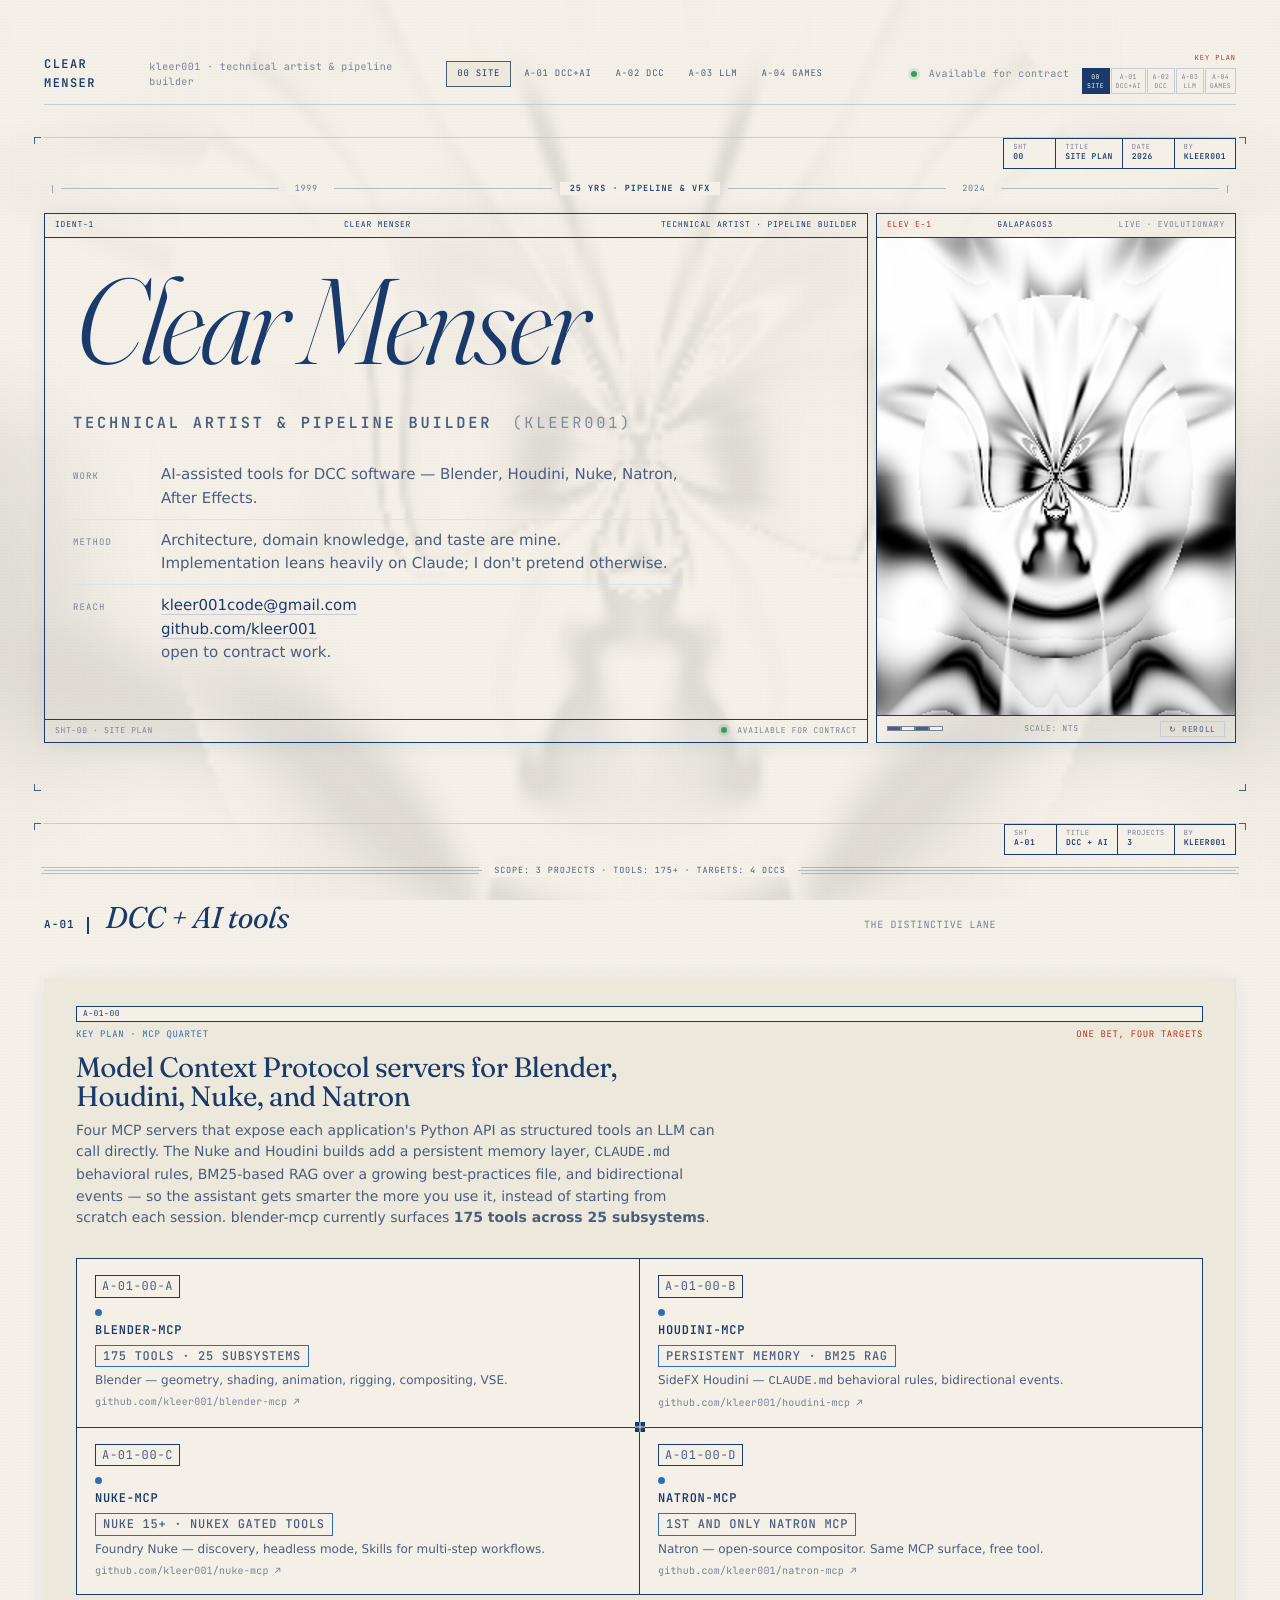
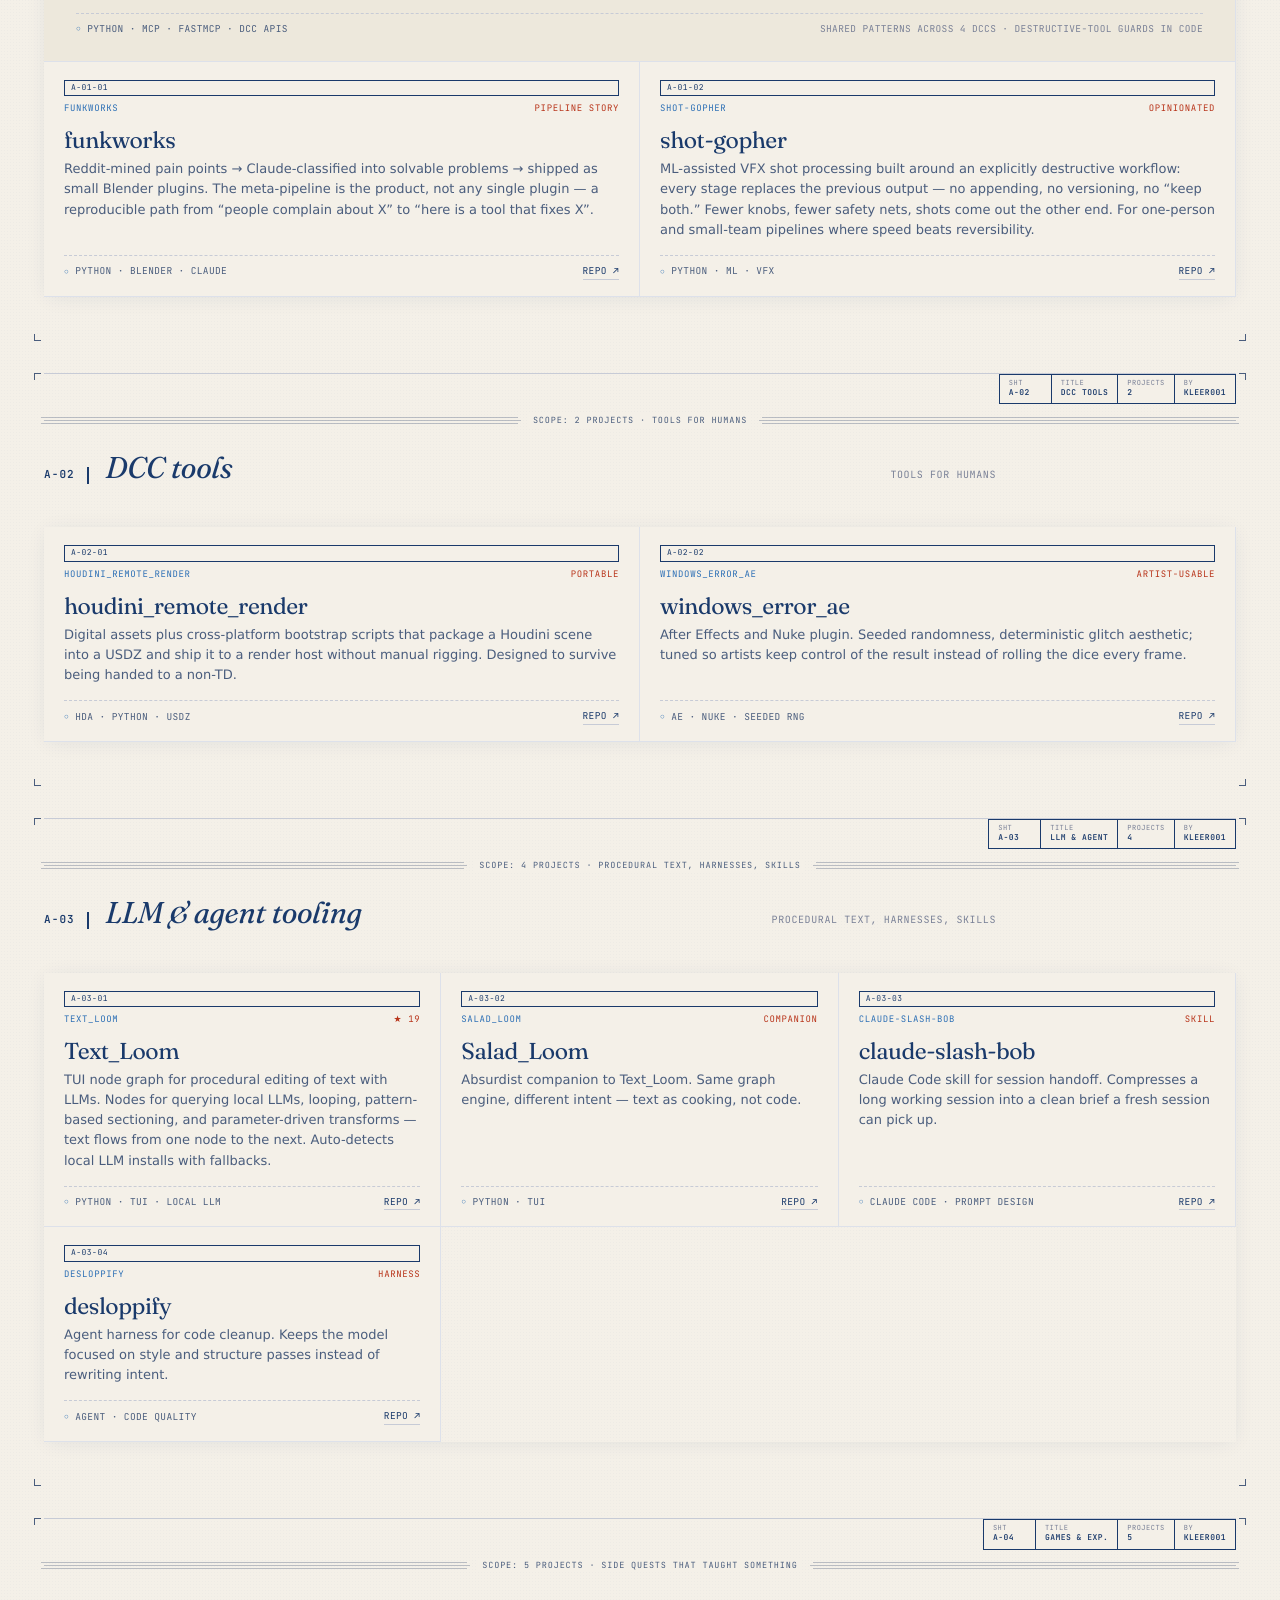
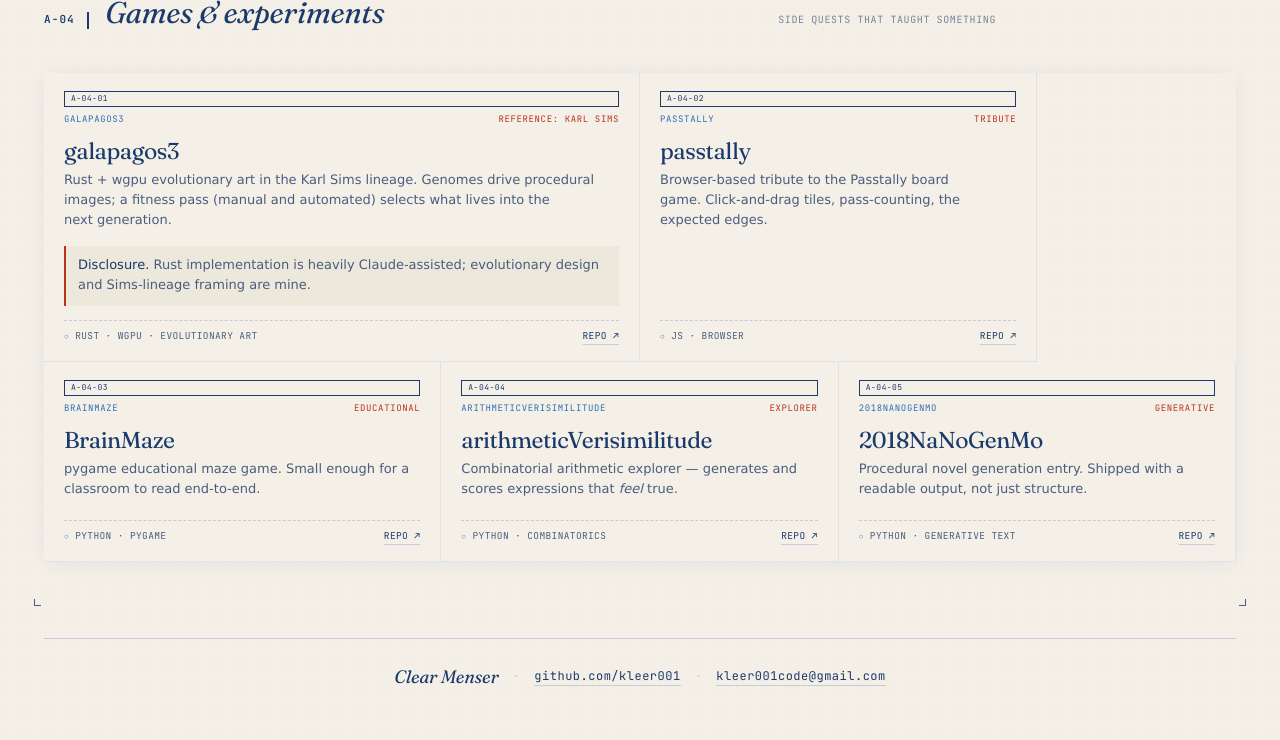
==== index.html @ 2f0314d7 "feat: add v3 portfolio — architectural drawing set aesthetic index.html, styles-v3.css, app-v3.js: c" ====
<!doctype html>
<html lang="en">
<head>
<meta charset="utf-8" />
<meta name="viewport" content="width=device-width,initial-scale=1" />
<title>Clear Menser · Portfolio</title>
<link rel="preconnect" href="https://fonts.googleapis.com">
<link rel="preconnect" href="https://fonts.gstatic.com" crossorigin>
<link rel="stylesheet" href="https://fonts.googleapis.com/css2?family=Fraunces:opsz,wght@9..144,300;9..144,400;9..144,500&family=JetBrains+Mono:wght@400;500;600&display=swap" />
<link rel="stylesheet" href="styles-v3.css?v=1" />
</head>
<body>

<canvas id="gal-bg" aria-hidden="true"></canvas>

<main id="app" class="app">

  <!-- ============ TOP CHROME ============ -->
  <header class="chrome">
    <div class="chrome-l">
      <span class="chrome-ttl">Clear Menser</span>
      <span class="chrome-ver">kleer001 · technical artist &amp; pipeline builder</span>
    </div>
    <nav class="chrome-nav">
      <a href="#hero"  class="nav-dot" data-k="1">00 Site</a>
      <a href="#dccai" class="nav-dot" data-k="2">A-01 DCC+AI</a>
      <a href="#dcc"   class="nav-dot" data-k="3">A-02 DCC</a>
      <a href="#llm"   class="nav-dot" data-k="4">A-03 LLM</a>
      <a href="#games" class="nav-dot" data-k="5">A-04 Games</a>
    </nav>
    <div class="chrome-r">
      <span class="status-dot"></span>
      <span style="font-family:var(--f-mono);font-size:10px;letter-spacing:.04em;color:var(--muted)">Available for contract</span>
      <div class="key-plan" aria-hidden="true">
        <span class="kp-label">Key Plan</span>
        <div class="kp-sheets">
          <a href="#hero"  class="kp-sheet" data-ref="00">00<br>Site</a>
          <a href="#dccai" class="kp-sheet" data-ref="A-01">A-01<br>DCC+AI</a>
          <a href="#dcc"   class="kp-sheet" data-ref="A-02">A-02<br>DCC</a>
          <a href="#llm"   class="kp-sheet" data-ref="A-03">A-03<br>LLM</a>
          <a href="#games" class="kp-sheet" data-ref="A-04">A-04<br>Games</a>
        </div>
      </div>
    </div>
  </header>

  <!-- ============ HERO — SHT-00 SITE PLAN ============ -->
  <section id="hero" class="ident" data-screen-label="00 Site Plan">

    <!-- corner marks -->
    <div class="sheet-corner sheet-corner-tl" aria-hidden="true"></div>
    <div class="sheet-corner sheet-corner-tr" aria-hidden="true"></div>
    <div class="sheet-corner sheet-corner-bl" aria-hidden="true"></div>
    <div class="sheet-corner sheet-corner-br" aria-hidden="true"></div>

    <!-- sheet title block -->
    <div class="stb" aria-hidden="true">
      <div class="stb-cell"><span class="stb-l">SHT</span><span class="stb-v">00</span></div>
      <div class="stb-cell"><span class="stb-l">Title</span><span class="stb-v">Site Plan</span></div>
      <div class="stb-cell"><span class="stb-l">Date</span><span class="stb-v">2026</span></div>
      <div class="stb-cell"><span class="stb-l">By</span><span class="stb-v">kleer001</span></div>
    </div>

    <!-- 25-year timeline dimension string -->
    <div class="dim-str timeline" aria-hidden="true">
      <div class="tl-tick"></div>
      <div class="tl-bar"></div>
      <span class="tl-label">1999</span>
      <div class="tl-bar"></div>
      <span class="tl-center">25 Yrs · Pipeline &amp; VFX</span>
      <div class="tl-bar"></div>
      <span class="tl-label">2024</span>
      <div class="tl-bar"></div>
      <div class="tl-tick"></div>
    </div>

    <div class="ident-grid">
      <div class="ident-panel">
        <div class="ip-header">
          <span class="de-code">IDENT-1</span>
          <span>Clear Menser</span>
          <span class="de-sub">Technical Artist · Pipeline Builder</span>
        </div>
        <div class="ip-body">
          <h1 class="name">
            <span class="name-1">Clear Menser</span>
            <span class="name-2">Technical artist &amp; pipeline builder <span class="name-handle">(kleer001)</span></span>
          </h1>

          <div class="hero-lines">
            <p class="hero-line">
              <span class="hl-k">Work</span>
              <span>AI-assisted tools for DCC software — Blender, Houdini, Nuke, Natron, After Effects.</span>
            </p>
            <p class="hero-line">
              <span class="hl-k">Method</span>
              <span>Architecture, domain knowledge, and taste are mine. Implementation leans heavily on Claude; I don't pretend otherwise.</span>
            </p>
            <p class="hero-line">
              <span class="hl-k">Reach</span>
              <span>
                <a href="mailto:kleer001code@gmail.com">kleer001code@gmail.com</a><br>
                <a href="https://github.com/kleer001" target="_blank" rel="noopener">github.com/kleer001</a><br>
                open to contract work.
              </span>
            </p>
          </div>
        </div>
        <div class="ip-footer">
          <span class="de-code">SHT-00 · SITE PLAN</span>
          <span><span class="status-dot"></span> Available for contract</span>
        </div>
      </div>

      <!-- galapagos as detail elevation -->
      <div class="detail-elevation">
        <div class="de-header">
          <span class="de-code">ELEV E-1</span>
          <span>galapagos3</span>
          <span class="de-sub">Live · Evolutionary</span>
        </div>
        <canvas id="gal" width="360" height="480" aria-label="Live evolutionary art — galapagos3"></canvas>
        <div class="de-footer">
          <div class="scale-bar" aria-hidden="true">
            <div class="scale-seg"></div><div class="scale-seg"></div>
            <div class="scale-seg"></div><div class="scale-seg"></div>
          </div>
          <span>Scale: NTS</span>
          <button id="galReroll" title="Breed new image">↻ Reroll</button>
        </div>
      </div>
    </div>
  </section>

  <!-- ============ A-01 · DCC + AI ============ -->
  <section id="dccai" class="section" data-screen-label="A-01 DCC and AI">

    <div class="sheet-corner sheet-corner-tl" aria-hidden="true"></div>
    <div class="sheet-corner sheet-corner-tr" aria-hidden="true"></div>
    <div class="sheet-corner sheet-corner-bl" aria-hidden="true"></div>
    <div class="sheet-corner sheet-corner-br" aria-hidden="true"></div>

    <div class="stb" aria-hidden="true">
      <div class="stb-cell"><span class="stb-l">SHT</span><span class="stb-v">A-01</span></div>
      <div class="stb-cell"><span class="stb-l">Title</span><span class="stb-v">DCC + AI</span></div>
      <div class="stb-cell"><span class="stb-l">Projects</span><span class="stb-v">3</span></div>
      <div class="stb-cell"><span class="stb-l">By</span><span class="stb-v">kleer001</span></div>
    </div>

    <div class="dim-str" aria-hidden="true">
      <span class="dim-text">Scope: 3 Projects · Tools: 175+ · Targets: 4 DCCs</span>
    </div>

    <div class="sec-head">
      <div>
        <span class="sec-num">A-01</span>
        <h2>DCC + AI tools</h2>
      </div>
      <div class="sec-tools muted"><span>The distinctive lane</span></div>
    </div>

    <div class="repo-grid">

      <!-- A-01-00 · MCP Key Plan -->
      <article class="repo hero-card">
        <span class="room-tag" aria-hidden="true">A-01-00</span>
        <div class="r-top">
          <span class="r-id">Key Plan · MCP Quartet</span>
          <span class="r-pin">One bet, four targets</span>
        </div>
        <h3 class="r-name">Model Context Protocol servers for Blender, Houdini, Nuke, and Natron</h3>
        <p class="r-desc">
          Four MCP servers that expose each application's Python API as structured tools an LLM can call
          directly. The Nuke and Houdini builds add a persistent memory layer, <code>CLAUDE.md</code>
          behavioral rules, BM25-based RAG over a growing best-practices file, and bidirectional events —
          so the assistant gets smarter the more you use it, instead of starting from scratch each session.
          blender-mcp currently surfaces <b>175 tools across 25 subsystems</b>.
        </p>

        <!-- 4 MCPs as connected rooms -->
        <div class="quartet">
          <a class="tri-card" href="https://github.com/kleer001/blender-mcp" target="_blank" rel="noopener">
            <span class="room-tag" style="align-self:start" aria-hidden="true">A-01-00-A</span>
            <span class="tri-dot"></span>
            <b>blender-mcp</b>
            <span class="bubble">175 tools · 25 subsystems</span>
            <span>Blender — geometry, shading, animation, rigging, compositing, VSE.</span>
            <em>github.com/kleer001/blender-mcp ↗</em>
          </a>
          <a class="tri-card" href="https://github.com/kleer001/houdini-mcp" target="_blank" rel="noopener">
            <span class="room-tag" style="align-self:start" aria-hidden="true">A-01-00-B</span>
            <span class="tri-dot"></span>
            <b>houdini-mcp</b>
            <span class="bubble">persistent memory · BM25 RAG</span>
            <span>SideFX Houdini — <code>CLAUDE.md</code> behavioral rules, bidirectional events.</span>
            <em>github.com/kleer001/houdini-mcp ↗</em>
          </a>
          <a class="tri-card" href="https://github.com/kleer001/nuke-mcp" target="_blank" rel="noopener">
            <span class="room-tag" style="align-self:start" aria-hidden="true">A-01-00-C</span>
            <span class="tri-dot"></span>
            <b>nuke-mcp</b>
            <span class="bubble">Nuke 15+ · NukeX gated tools</span>
            <span>Foundry Nuke — discovery, headless mode, Skills for multi-step workflows.</span>
            <em>github.com/kleer001/nuke-mcp ↗</em>
          </a>
          <a class="tri-card" href="https://github.com/kleer001/natron-mcp" target="_blank" rel="noopener">
            <span class="room-tag" style="align-self:start" aria-hidden="true">A-01-00-D</span>
            <span class="tri-dot"></span>
            <b>natron-mcp</b>
            <span class="bubble">1st and only Natron MCP</span>
            <span>Natron — open-source compositor. Same MCP surface, free tool.</span>
            <em>github.com/kleer001/natron-mcp ↗</em>
          </a>
          <div class="quartet-cross" aria-hidden="true"></div>
        </div>

        <div class="r-foot">
          <span class="r-lang">Python · MCP · FastMCP · DCC APIs</span>
          <span class="r-stats"><span>Shared patterns across 4 DCCs · destructive-tool guards in code</span></span>
        </div>
      </article>

      <!-- A-01-01 -->
      <article class="repo wide">
        <span class="room-tag" aria-hidden="true">A-01-01</span>
        <div class="r-top">
          <span class="r-id">funkworks</span>
          <span class="r-pin">Pipeline story</span>
        </div>
        <h3 class="r-name">funkworks</h3>
        <p class="r-desc">
          Reddit-mined pain points → Claude-classified into solvable problems → shipped as small Blender plugins.
          The meta-pipeline is the product, not any single plugin — a reproducible path from
          &ldquo;people complain about X&rdquo; to &ldquo;here is a tool that fixes X&rdquo;.
        </p>
        <div class="r-foot">
          <span class="r-lang">Python · Blender · Claude</span>
          <span class="r-stats"><a href="https://github.com/kleer001/funkworks" target="_blank" rel="noopener">repo ↗</a></span>
        </div>
      </article>

      <!-- A-01-02 -->
      <article class="repo wide">
        <span class="room-tag" aria-hidden="true">A-01-02</span>
        <div class="r-top">
          <span class="r-id">shot-gopher</span>
          <span class="r-pin">Opinionated</span>
        </div>
        <h3 class="r-name">shot-gopher</h3>
        <p class="r-desc">
          ML-assisted VFX shot processing built around an explicitly destructive workflow: every stage
          replaces the previous output — no appending, no versioning, no &ldquo;keep both.&rdquo; Fewer
          knobs, fewer safety nets, shots come out the other end. For one-person and small-team pipelines
          where speed beats reversibility.
        </p>
        <div class="r-foot">
          <span class="r-lang">Python · ML · VFX</span>
          <span class="r-stats"><a href="https://github.com/kleer001/shot-gopher" target="_blank" rel="noopener">repo ↗</a></span>
        </div>
      </article>

    </div>
  </section>

  <!-- ============ A-02 · DCC (no AI) ============ -->
  <section id="dcc" class="section" data-screen-label="A-02 DCC">

    <div class="sheet-corner sheet-corner-tl" aria-hidden="true"></div>
    <div class="sheet-corner sheet-corner-tr" aria-hidden="true"></div>
    <div class="sheet-corner sheet-corner-bl" aria-hidden="true"></div>
    <div class="sheet-corner sheet-corner-br" aria-hidden="true"></div>

    <div class="stb" aria-hidden="true">
      <div class="stb-cell"><span class="stb-l">SHT</span><span class="stb-v">A-02</span></div>
      <div class="stb-cell"><span class="stb-l">Title</span><span class="stb-v">DCC Tools</span></div>
      <div class="stb-cell"><span class="stb-l">Projects</span><span class="stb-v">2</span></div>
      <div class="stb-cell"><span class="stb-l">By</span><span class="stb-v">kleer001</span></div>
    </div>

    <div class="dim-str" aria-hidden="true">
      <span class="dim-text">Scope: 2 Projects · Tools for humans</span>
    </div>

    <div class="sec-head">
      <div>
        <span class="sec-num">A-02</span>
        <h2>DCC tools</h2>
      </div>
      <div class="sec-tools muted"><span>Tools for humans</span></div>
    </div>

    <div class="repo-grid">

      <!-- A-02-01 -->
      <article class="repo wide">
        <span class="room-tag" aria-hidden="true">A-02-01</span>
        <div class="r-top">
          <span class="r-id">houdini_remote_render</span>
          <span class="r-pin">Portable</span>
        </div>
        <h3 class="r-name">houdini_remote_render</h3>
        <p class="r-desc">
          Digital assets plus cross-platform bootstrap scripts that package a Houdini scene into a
          USDZ and ship it to a render host without manual rigging. Designed to survive being handed
          to a non-TD.
        </p>
        <div class="r-foot">
          <span class="r-lang">HDA · Python · USDZ</span>
          <span class="r-stats"><a href="https://github.com/kleer001/houdini_remote_render" target="_blank" rel="noopener">repo ↗</a></span>
        </div>
      </article>

      <!-- A-02-02 -->
      <article class="repo wide">
        <span class="room-tag" aria-hidden="true">A-02-02</span>
        <div class="r-top">
          <span class="r-id">windows_error_ae</span>
          <span class="r-pin">Artist-usable</span>
        </div>
        <h3 class="r-name">windows_error_ae</h3>
        <p class="r-desc">
          After Effects and Nuke plugin. Seeded randomness, deterministic glitch aesthetic; tuned so
          artists keep control of the result instead of rolling the dice every frame.
        </p>
        <div class="r-foot">
          <span class="r-lang">AE · Nuke · seeded RNG</span>
          <span class="r-stats"><a href="https://github.com/kleer001/windows_error_ae" target="_blank" rel="noopener">repo ↗</a></span>
        </div>
      </article>

    </div>
  </section>

  <!-- ============ A-03 · LLM & Agent ============ -->
  <section id="llm" class="section" data-screen-label="A-03 LLM">

    <div class="sheet-corner sheet-corner-tl" aria-hidden="true"></div>
    <div class="sheet-corner sheet-corner-tr" aria-hidden="true"></div>
    <div class="sheet-corner sheet-corner-bl" aria-hidden="true"></div>
    <div class="sheet-corner sheet-corner-br" aria-hidden="true"></div>

    <div class="stb" aria-hidden="true">
      <div class="stb-cell"><span class="stb-l">SHT</span><span class="stb-v">A-03</span></div>
      <div class="stb-cell"><span class="stb-l">Title</span><span class="stb-v">LLM &amp; Agent</span></div>
      <div class="stb-cell"><span class="stb-l">Projects</span><span class="stb-v">4</span></div>
      <div class="stb-cell"><span class="stb-l">By</span><span class="stb-v">kleer001</span></div>
    </div>

    <div class="dim-str" aria-hidden="true">
      <span class="dim-text">Scope: 4 Projects · Procedural text, harnesses, skills</span>
    </div>

    <div class="sec-head">
      <div>
        <span class="sec-num">A-03</span>
        <h2>LLM &amp; agent tooling</h2>
      </div>
      <div class="sec-tools muted"><span>Procedural text, harnesses, skills</span></div>
    </div>

    <div class="repo-grid">

      <!-- A-03-01 -->
      <article class="repo">
        <span class="room-tag" aria-hidden="true">A-03-01</span>
        <div class="r-top">
          <span class="r-id">Text_Loom</span>
          <span class="r-pin">★ 19</span>
        </div>
        <h3 class="r-name">Text_Loom</h3>
        <p class="r-desc">
          TUI node graph for procedural editing of text with LLMs. Nodes for querying local LLMs,
          looping, pattern-based sectioning, and parameter-driven transforms — text flows from one node
          to the next. Auto-detects local LLM installs with fallbacks.
        </p>
        <div class="r-foot">
          <span class="r-lang">Python · TUI · local LLM</span>
          <span class="r-stats"><a href="https://github.com/kleer001/Text_Loom" target="_blank" rel="noopener">repo ↗</a></span>
        </div>
      </article>

      <!-- A-03-02 -->
      <article class="repo">
        <span class="room-tag" aria-hidden="true">A-03-02</span>
        <div class="r-top">
          <span class="r-id">Salad_Loom</span>
          <span class="r-pin">Companion</span>
        </div>
        <h3 class="r-name">Salad_Loom</h3>
        <p class="r-desc">Absurdist companion to Text_Loom. Same graph engine, different intent — text as cooking, not code.</p>
        <div class="r-foot">
          <span class="r-lang">Python · TUI</span>
          <span class="r-stats"><a href="https://github.com/kleer001/Salad_Loom" target="_blank" rel="noopener">repo ↗</a></span>
        </div>
      </article>

      <!-- A-03-03 -->
      <article class="repo">
        <span class="room-tag" aria-hidden="true">A-03-03</span>
        <div class="r-top">
          <span class="r-id">claude-slash-bob</span>
          <span class="r-pin">Skill</span>
        </div>
        <h3 class="r-name">claude-slash-bob</h3>
        <p class="r-desc">Claude Code skill for session handoff. Compresses a long working session into a clean brief a fresh session can pick up.</p>
        <div class="r-foot">
          <span class="r-lang">Claude Code · prompt design</span>
          <span class="r-stats"><a href="https://github.com/kleer001/claude-slash-bob" target="_blank" rel="noopener">repo ↗</a></span>
        </div>
      </article>

      <!-- A-03-04 -->
      <article class="repo">
        <span class="room-tag" aria-hidden="true">A-03-04</span>
        <div class="r-top">
          <span class="r-id">desloppify</span>
          <span class="r-pin">Harness</span>
        </div>
        <h3 class="r-name">desloppify</h3>
        <p class="r-desc">Agent harness for code cleanup. Keeps the model focused on style and structure passes instead of rewriting intent.</p>
        <div class="r-foot">
          <span class="r-lang">Agent · code quality</span>
          <span class="r-stats"><a href="https://github.com/kleer001/desloppify" target="_blank" rel="noopener">repo ↗</a></span>
        </div>
      </article>

    </div>
  </section>

  <!-- ============ A-04 · Games & Experiments ============ -->
  <section id="games" class="section" data-screen-label="A-04 Games">

    <div class="sheet-corner sheet-corner-tl" aria-hidden="true"></div>
    <div class="sheet-corner sheet-corner-tr" aria-hidden="true"></div>
    <div class="sheet-corner sheet-corner-bl" aria-hidden="true"></div>
    <div class="sheet-corner sheet-corner-br" aria-hidden="true"></div>

    <div class="stb" aria-hidden="true">
      <div class="stb-cell"><span class="stb-l">SHT</span><span class="stb-v">A-04</span></div>
      <div class="stb-cell"><span class="stb-l">Title</span><span class="stb-v">Games &amp; Exp.</span></div>
      <div class="stb-cell"><span class="stb-l">Projects</span><span class="stb-v">5</span></div>
      <div class="stb-cell"><span class="stb-l">By</span><span class="stb-v">kleer001</span></div>
    </div>

    <div class="dim-str" aria-hidden="true">
      <span class="dim-text">Scope: 5 Projects · Side quests that taught something</span>
    </div>

    <div class="sec-head">
      <div>
        <span class="sec-num">A-04</span>
        <h2>Games &amp; experiments</h2>
      </div>
      <div class="sec-tools muted"><span>Side quests that taught something</span></div>
    </div>

    <div class="repo-grid">

      <!-- A-04-01 -->
      <article class="repo wide">
        <span class="room-tag" aria-hidden="true">A-04-01</span>
        <div class="r-top">
          <span class="r-id">galapagos3</span>
          <span class="r-pin">Reference: Karl Sims</span>
        </div>
        <h3 class="r-name">galapagos3</h3>
        <p class="r-desc">
          Rust + wgpu evolutionary art in the Karl Sims lineage. Genomes drive procedural images; a
          fitness pass (manual and automated) selects what lives into the next generation.
        </p>
        <p class="disclosure">
          <b>Disclosure.</b> Rust implementation is heavily Claude-assisted; evolutionary design and
          Sims-lineage framing are mine.
        </p>
        <div class="r-foot">
          <span class="r-lang">Rust · wgpu · evolutionary art</span>
          <span class="r-stats"><a href="https://github.com/kleer001/galapagos3" target="_blank" rel="noopener">repo ↗</a></span>
        </div>
      </article>

      <!-- A-04-02 -->
      <article class="repo">
        <span class="room-tag" aria-hidden="true">A-04-02</span>
        <div class="r-top"><span class="r-id">passtally</span><span class="r-pin">Tribute</span></div>
        <h3 class="r-name">passtally</h3>
        <p class="r-desc">Browser-based tribute to the Passtally board game. Click-and-drag tiles, pass-counting, the expected edges.</p>
        <div class="r-foot"><span class="r-lang">JS · browser</span><span class="r-stats"><a href="https://github.com/kleer001/passtally" target="_blank" rel="noopener">repo ↗</a></span></div>
      </article>

      <!-- A-04-03 -->
      <article class="repo">
        <span class="room-tag" aria-hidden="true">A-04-03</span>
        <div class="r-top"><span class="r-id">BrainMaze</span><span class="r-pin">Educational</span></div>
        <h3 class="r-name">BrainMaze</h3>
        <p class="r-desc">pygame educational maze game. Small enough for a classroom to read end-to-end.</p>
        <div class="r-foot"><span class="r-lang">Python · pygame</span><span class="r-stats"><a href="https://github.com/kleer001/BrainMaze" target="_blank" rel="noopener">repo ↗</a></span></div>
      </article>

      <!-- A-04-04 -->
      <article class="repo">
        <span class="room-tag" aria-hidden="true">A-04-04</span>
        <div class="r-top"><span class="r-id">arithmeticVerisimilitude</span><span class="r-pin">Explorer</span></div>
        <h3 class="r-name">arithmeticVerisimilitude</h3>
        <p class="r-desc">Combinatorial arithmetic explorer — generates and scores expressions that <em>feel</em> true.</p>
        <div class="r-foot"><span class="r-lang">Python · combinatorics</span><span class="r-stats"><a href="https://github.com/kleer001/arithmeticVerisimilitude" target="_blank" rel="noopener">repo ↗</a></span></div>
      </article>

      <!-- A-04-05 -->
      <article class="repo">
        <span class="room-tag" aria-hidden="true">A-04-05</span>
        <div class="r-top"><span class="r-id">2018NaNoGenMo</span><span class="r-pin">Generative</span></div>
        <h3 class="r-name">2018NaNoGenMo</h3>
        <p class="r-desc">Procedural novel generation entry. Shipped with a readable output, not just structure.</p>
        <div class="r-foot"><span class="r-lang">Python · generative text</span><span class="r-stats"><a href="https://github.com/kleer001/2018NaNoGenMo" target="_blank" rel="noopener">repo ↗</a></span></div>
      </article>

    </div>
  </section>

  <!-- ============ FOOTER ============ -->
  <footer class="foot">
    <div class="foot-main">
      <span class="foot-name">Clear Menser</span>
      <span class="sep">·</span>
      <a href="https://github.com/kleer001" target="_blank" rel="noopener">github.com/kleer001</a>
      <span class="sep">·</span>
      <a href="mailto:kleer001code@gmail.com">kleer001code@gmail.com</a>
    </div>
  </footer>

</main>

<!-- ============ TWEAKS ============ -->
<div id="tweaks" class="tweaks" hidden>
  <div class="tw-head">
    <span>Tweaks</span>
    <button id="twClose" class="tw-x">✕</button>
  </div>
  <label class="tw-row">
    <span>Accent</span>
    <div class="tw-swatches" id="twAccents">
      <button data-accent="navy"  class="sw" style="--c:#1a3a6b" title="Navy"></button>
      <button data-accent="ocean" class="sw" style="--c:#2c6fb5" title="Ocean"></button>
      <button data-accent="slate" class="sw" style="--c:#445a7a" title="Slate"></button>
      <button data-accent="teal"  class="sw" style="--c:#1f5e5e" title="Teal"></button>
      <button data-accent="ink"   class="sw" style="--c:#0e1b33" title="Ink"></button>
    </div>
  </label>
  <label class="tw-row">
    <span>Density</span>
    <input id="twDensity" type="range" min="0.9" max="1.2" step="0.01" />
  </label>
  <label class="tw-row">
    <span>Serif display</span>
    <input id="twSerif" type="checkbox" />
  </label>
  <label class="tw-row">
    <span>Paper texture</span>
    <input id="twPaper" type="checkbox" />
  </label>
  <label class="tw-row">
    <span>Grid lines</span>
    <input id="twGrid" type="checkbox" />
  </label>
  <label class="tw-row">
    <span>Annotations</span>
    <input id="twAnnot" type="checkbox" />
  </label>
</div>

<script>
  const TWEAK_DEFAULTS = /*EDITMODE-BEGIN*/{
    "accent":  "navy",
    "density": 1,
    "serif":   true,
    "paper":   true,
    "grid":    false,
    "annot":   true
  }/*EDITMODE-END*/;
</script>
<script src="galapagos.js?v=5"></script>
<script src="app-v3.js?v=1"></script>
</body>
</html>
---- styles-v3.css ----
/* =========================================================
   portfolio v3 — Architectural Drawing Set
   Ink: #1a3a6b on paper: #f4f0e8
   Red pin: #b8341a (used sparingly)
   ========================================================= */

:root {
  --paper:     #f4f0e8;
  --paper-2:   #ede8dc;
  --paper-3:   #e4ddcd;
  --ink:       #1a3a6b;
  --ink-2:     #2c6fb5;
  --ink-dim:   #4a5d7d;
  --ink-soft:  #8a99b2;
  --line:      #c7cbd6;
  --line-soft: #dde1ea;
  --muted:     #7a8197;
  --pin:       #b8341a;
  --construction: rgba(26,58,107,.055);

  --f-disp: "Fraunces", Georgia, "Times New Roman", serif;
  --f-sans: ui-sans-serif, system-ui, -apple-system, sans-serif;
  --f-mono: "JetBrains Mono", ui-monospace, "SFMono-Regular", monospace;

  --dx: 1;
  --pad: calc(44px * var(--dx));
  --gap: calc(32px * var(--dx));
  --tick: 7px;
}

* { box-sizing: border-box; }
html, body { margin: 0; padding: 0; background: var(--paper); color: var(--ink); }
body {
  font-family: var(--f-sans);
  font-size: 14px;
  line-height: 1.55;
  min-height: 100vh;
  -webkit-font-smoothing: antialiased;
  text-rendering: geometricPrecision;
  overflow-x: hidden;
}

::selection { background: var(--ink); color: var(--paper); }

/* -------- galapagos background watermark -------- */
#gal-bg {
  position: fixed;
  inset: 0;
  width: 100%;
  height: 100%;
  z-index: 0;
  opacity: .09;
  mix-blend-mode: multiply;
  pointer-events: none;
}

/* -------- paper texture -------- */
body[data-paper="1"] {
  background-image: radial-gradient(rgba(26,58,107,.025) 1px, transparent 1px);
  background-size: 3px 3px;
}

/* -------- construction grid (toggled) -------- */
.app[data-grid="1"] {
  background-image: repeating-linear-gradient(
    90deg,
    var(--construction) 0, var(--construction) 1px,
    transparent 1px, transparent calc(100% / 12)
  );
  background-size: calc(100% / 12) 100%;
}

/* -------- APP SHELL -------- */
.app {
  position: relative;
  max-width: 1320px;
  margin: 0 auto;
  padding: var(--pad);
  display: flex;
  flex-direction: column;
  gap: var(--gap);
}

/* ============================================================
   CHROME
   ============================================================ */
.chrome {
  display: grid;
  grid-template-columns: 1fr auto 1fr;
  align-items: center;
  gap: var(--gap);
  padding: 10px 0;
  border-bottom: 1px solid var(--line);
  font-family: var(--f-mono);
  font-size: 11px;
  letter-spacing: .04em;
}
.chrome-l, .chrome-r { display: flex; align-items: center; gap: 12px; }
.chrome-r { justify-content: flex-end; }
.chrome-ttl {
  font-family: var(--f-mono);
  font-weight: 600;
  font-size: 12px;
  letter-spacing: .12em;
  text-transform: uppercase;
  color: var(--ink);
}
.chrome-ver { color: var(--muted); font-size: 10px; letter-spacing: .04em; }

.chrome-nav { display: flex; gap: 2px; flex-wrap: wrap; }
.nav-dot {
  display: inline-flex; align-items: center;
  padding: 5px 10px;
  color: var(--ink-dim);
  text-decoration: none;
  font-family: var(--f-mono);
  font-size: 9px;
  letter-spacing: .08em;
  text-transform: uppercase;
  border: 1px solid transparent;
  transition: color .15s, border-color .15s, background .15s;
}
.nav-dot:hover { color: var(--ink); border-color: var(--line); }
.nav-dot.is-active { color: var(--ink); border-color: var(--ink-dim); background: var(--paper-2); }

.status-dot {
  width: 6px; height: 6px; border-radius: 50%;
  background: #3b9b5f;
  box-shadow: 0 0 0 3px rgba(59,155,95,.15);
}

/* -------- KEY PLAN mini-map -------- */
.key-plan { display: flex; flex-direction: column; gap: 3px; align-items: flex-end; }
.kp-label {
  font-family: var(--f-mono); font-size: 7px; letter-spacing: .14em;
  text-transform: uppercase; color: var(--pin);
}
.kp-sheets { display: flex; gap: 1px; }
.kp-sheet {
  display: flex; flex-direction: column; align-items: center;
  padding: 3px 4px;
  border: 1px solid var(--line);
  font-family: var(--f-mono); font-size: 6.5px; letter-spacing: .05em; text-transform: uppercase;
  color: var(--muted); text-decoration: none; line-height: 1.4;
  transition: background .15s, color .15s, border-color .15s;
  min-width: 28px; text-align: center;
}
.kp-sheet:hover { color: var(--ink); border-color: var(--ink-dim); }
.kp-sheet.is-active { color: var(--paper); background: var(--ink); border-color: var(--ink); }

/* ============================================================
   SHEET ANNOTATION COMPONENTS
   (hidden when .app[data-annot="0"])
   ============================================================ */
.app[data-annot="0"] .stb,
.app[data-annot="0"] .room-tag,
.app[data-annot="0"] .dim-str,
.app[data-annot="0"] .sheet-corner { display: none !important; }

/* -------- Sheet Title Block -------- */
.stb {
  position: absolute;
  top: 0; right: 0;
  display: grid;
  grid-template-columns: repeat(4, auto);
  border: 1px solid var(--ink);
  font-family: var(--f-mono);
  font-size: 8px;
  letter-spacing: .06em;
  text-transform: uppercase;
  background: var(--paper);
  z-index: 2;
  pointer-events: none;
}
.stb-cell {
  display: flex; flex-direction: column; gap: 2px;
  padding: 5px 9px;
  border-right: 1px solid var(--ink);
  min-width: 52px;
}
.stb-cell:last-child { border-right: 0; }
.stb-l { color: var(--muted); font-size: 7px; line-height: 1; }
.stb-v { color: var(--ink); font-weight: 600; line-height: 1.2; }

/* -------- Corner Construction Marks -------- */
.sheet-corner {
  position: absolute;
  width: var(--tick); height: var(--tick);
  pointer-events: none;
  z-index: 1;
}
.sheet-corner-tl { top: -1px; left: -10px; border-top: 1px solid var(--ink-dim); border-left: 1px solid var(--ink-dim); }
.sheet-corner-tr { top: -1px; right: -10px; border-top: 1px solid var(--ink-dim); border-right: 1px solid var(--ink-dim); }
.sheet-corner-bl { bottom: 0; left: -10px; border-bottom: 1px solid var(--ink-dim); border-left: 1px solid var(--ink-dim); }
.sheet-corner-br { bottom: 0; right: -10px; border-bottom: 1px solid var(--ink-dim); border-right: 1px solid var(--ink-dim); }

/* -------- Dimension String -------- */
.dim-str {
  display: grid;
  grid-template-columns: 1fr auto 1fr;
  align-items: center;
  gap: 8px;
  margin: -4px 0 18px;
}
.dim-str::before,
.dim-str::after {
  content: "";
  height: 1px;
  background: var(--ink-dim);
  opacity: .35;
}
.dim-str::before { box-shadow: -3px -3px 0 var(--ink-dim), -3px 3px 0 var(--ink-dim); }
.dim-str::after  { box-shadow:  3px -3px 0 var(--ink-dim),  3px 3px 0 var(--ink-dim); }
.dim-text {
  font-family: var(--f-mono); font-size: 8.5px; letter-spacing: .1em; text-transform: uppercase;
  color: var(--ink-dim); white-space: nowrap; padding: 0 4px;
  background: var(--paper);
}

/* -------- Room Number Tag -------- */
.room-tag {
  display: inline-block;
  font-family: var(--f-mono); font-size: 8px; letter-spacing: .06em; text-transform: uppercase;
  padding: 2px 6px;
  border: 1px solid var(--ink);
  color: var(--ink); background: var(--paper);
  line-height: 1.3; margin-bottom: 6px;
  flex-shrink: 0;
}

/* ============================================================
   HERO / IDENT
   ============================================================ */
.ident {
  padding: calc(var(--pad) + 4px) 0 calc(var(--pad) + 4px);
  position: relative;
  border-top: 1px solid var(--line);
}
.ident-grid {
  display: grid;
  grid-template-columns: 1fr 360px;
  gap: 8px;
  align-items: stretch;
}
@media (max-width: 900px) { .ident-grid { grid-template-columns: 1fr; } }

/* left identity panel — mirrors .detail-elevation */
.ident-panel {
  display: flex;
  flex-direction: column;
  border: 1px solid var(--ink);
}
.ip-header {
  display: flex; justify-content: space-between; align-items: center;
  padding: 5px 10px;
  border-bottom: 1px solid var(--ink);
  font-family: var(--f-mono); font-size: 8px; letter-spacing: .1em; text-transform: uppercase;
  color: var(--ink); flex-shrink: 0;
}
.ip-body {
  padding: 28px 28px 24px;
  flex: 1;
  display: flex; flex-direction: column; gap: 24px;
}
.ip-footer {
  display: flex; justify-content: space-between; align-items: center;
  padding: 5px 10px;
  border-top: 1px solid var(--ink);
  font-family: var(--f-mono); font-size: 8px; letter-spacing: .08em; text-transform: uppercase;
  color: var(--muted); flex-shrink: 0;
}
.ip-footer .status-dot { display: inline-block; margin-right: 5px; }

/* 25-year timeline */
.timeline {
  display: flex; align-items: center;
  font-family: var(--f-mono); font-size: 8.5px; letter-spacing: .08em; text-transform: uppercase;
  color: var(--ink-dim);
}
.tl-tick { width: 1px; height: 8px; background: var(--ink-dim); opacity: .5; flex-shrink: 0; }
.tl-bar { flex: 1; height: 1px; background: var(--ink-dim); opacity: .35; }
.tl-label { padding: 0 8px; background: var(--paper); opacity: .8; white-space: nowrap; }
.tl-center {
  padding: 0 10px; background: var(--paper);
  font-weight: 600; letter-spacing: .12em; color: var(--ink); opacity: 1;
  white-space: nowrap;
}

/* NAME */
.name {
  font-family: var(--f-disp);
  font-weight: 400;
  font-size: clamp(60px, 9.5vw, 148px);
  line-height: .92;
  letter-spacing: -.035em;
  margin: 0;
  color: var(--ink);
  display: flex; flex-direction: column;
  gap: .22em;
}
.name-1 { font-style: italic; font-weight: 300; }
.name-2 {
  font-family: var(--f-mono);
  font-size: clamp(9px, 1.2vw, 18px);
  font-weight: 600;
  letter-spacing: .18em;
  text-transform: uppercase;
  color: var(--ink-dim);
  margin-top: 12px;
}
.name-handle { font-weight: 400; opacity: .65; margin-left: 8px; }

/* HERO LINES */
.hero-lines { display: flex; flex-direction: column; max-width: 68ch; }
.hero-line {
  margin: 0; font-size: 15px; line-height: 1.55; color: var(--ink-dim);
  display: grid; grid-template-columns: 72px 1fr; gap: 16px; align-items: baseline;
  padding: 9px 0; border-top: 1px solid var(--line-soft);
}
.hero-line:first-child { border-top: 0; }
.hl-k { font-family: var(--f-mono); font-size: 9px; letter-spacing: .12em; text-transform: uppercase; color: var(--muted); }
.hero-line a { color: var(--ink); text-decoration: none; border-bottom: 1px solid var(--line); }
.hero-line a:hover { color: var(--ink-2); border-color: var(--ink-2); }

/* DETAIL ELEVATION (galapagos) */
.detail-elevation {
  display: flex; flex-direction: column;
  border: 1px solid var(--ink);
}
.de-header {
  display: flex; justify-content: space-between; align-items: center;
  padding: 5px 10px;
  border-bottom: 1px solid var(--ink);
  font-family: var(--f-mono); font-size: 8px; letter-spacing: .1em; text-transform: uppercase;
  color: var(--ink);
}
.de-header .de-code { color: var(--pin); }
.de-header .de-sub { color: var(--muted); }
.detail-elevation canvas {
  width: 100%; height: auto; max-width: 360px; display: block;
  background: #000; image-rendering: pixelated;
}
.de-footer {
  display: flex; justify-content: space-between; align-items: center;
  padding: 5px 10px;
  border-top: 1px solid var(--ink);
  font-family: var(--f-mono); font-size: 8px; letter-spacing: .08em;
  color: var(--muted); text-transform: uppercase;
}
.de-footer button {
  font-family: var(--f-mono); font-size: 8px; letter-spacing: .08em; text-transform: uppercase;
  background: transparent; border: 1px solid var(--line); color: var(--ink-dim);
  padding: 2px 8px; cursor: pointer;
  transition: background .15s, color .15s;
}
.de-footer button:hover { background: var(--ink); color: var(--paper); border-color: var(--ink); }
.scale-bar { display: flex; align-items: center; gap: 0; }
.scale-seg { width: 14px; height: 5px; border: 1px solid var(--muted); }
.scale-seg:nth-child(odd)  { background: var(--ink-dim); }
.scale-seg:nth-child(even) { background: var(--paper); }

/* ============================================================
   SECTIONS
   ============================================================ */
.section {
  padding: var(--pad) 0;
  border-top: 1px solid var(--line);
  position: relative;
}
.sec-head {
  display: flex; justify-content: space-between; align-items: baseline;
  gap: 20px; flex-wrap: wrap;
  margin-bottom: calc(var(--gap) + 4px);
  padding-right: 240px; /* clear the title block */
}
.sec-num {
  display: inline-block;
  font-family: var(--f-mono); font-size: 11px; letter-spacing: .1em; text-transform: uppercase;
  color: var(--ink); font-weight: 600;
  margin-right: 12px;
  border-right: 2px solid var(--ink); padding-right: 12px;
}
.sec-head h2 {
  display: inline; margin: 0;
  font-family: var(--f-disp); font-weight: 400; font-style: italic;
  font-size: 30px; color: var(--ink); letter-spacing: -.01em;
}
.sec-tools { display: flex; gap: 14px; align-items: center; }
.sec-tools.muted { color: var(--muted); font-family: var(--f-mono); font-size: 10px; letter-spacing: .06em; text-transform: uppercase; }

/* ============================================================
   REPO GRID
   ============================================================ */
.repo-grid {
  display: grid;
  grid-template-columns: repeat(12, 1fr);
  gap: 0;
  background: transparent;
}
.repo {
  grid-column: span 4;
  position: relative;
  background: var(--paper);
  padding: 18px 20px 16px;
  cursor: pointer;
  transition: background .2s;
  min-height: 200px;
  display: flex; flex-direction: column;
  border-right: 1px solid var(--line-soft);
  border-bottom: 1px solid var(--line-soft);
}
.repo.wide { grid-column: span 6; }
.repo:hover { background: var(--paper-2); }

@media (max-width: 1000px) { .repo { grid-column: span 6; } .repo.wide { grid-column: span 12; } .repo.hero-card { grid-column: span 12; } }
@media (max-width: 640px)  { .repo, .repo.wide, .repo.hero-card { grid-column: span 12; } }

.r-top {
  display: flex; justify-content: space-between; align-items: baseline;
  gap: 10px;
  font-family: var(--f-mono); font-size: 9px; color: var(--muted);
  letter-spacing: .07em; text-transform: uppercase;
  margin-bottom: 2px;
}
.r-id { color: var(--ink-2); }
.r-pin { color: var(--pin); }

.r-name {
  font-family: var(--f-disp); font-weight: 400;
  font-size: 23px; color: var(--ink);
  margin: 10px 0 8px;
  letter-spacing: -.02em; line-height: 1.05;
}
.r-desc { color: var(--ink-dim); font-size: 13px; line-height: 1.55; flex: 1; margin: 0 0 14px; text-wrap: pretty; }

.r-foot {
  display: flex; justify-content: space-between; align-items: center;
  font-family: var(--f-mono); font-size: 9.5px; color: var(--muted);
  padding-top: 8px; border-top: 1px dashed var(--line);
  text-transform: uppercase; letter-spacing: .04em;
  margin-top: auto;
}
.r-lang { display: inline-flex; align-items: center; gap: 6px; color: var(--ink-dim); }
.r-lang::before { content: "○"; color: var(--ink-2); font-size: 8px; }
.r-stats { display: flex; gap: 10px; }
.r-stats a { color: var(--ink); text-decoration: none; border-bottom: 1px solid var(--line); }
.r-stats a:hover { color: var(--ink-2); border-color: var(--ink-2); }

/* HERO CARD */
.repo-grid .repo.hero-card {
  grid-column: span 12;
  padding: 28px 32px 24px;
  background: var(--paper-2);
}
.repo.hero-card .r-name { font-size: 28px; max-width: 32ch; }
.repo.hero-card .r-desc { font-size: 14px; max-width: 72ch; }

/* QUARTET — MCP site plan, 4 rooms */
.quartet {
  display: grid;
  grid-template-columns: repeat(2, 1fr);
  gap: 1px;
  background: var(--ink);
  border: 1px solid var(--ink);
  margin: 14px 0 18px;
  position: relative;
}
@media (max-width: 900px) { .quartet { grid-template-columns: 1fr; } }

.tri-card {
  display: flex; flex-direction: column; gap: 5px;
  padding: 16px 18px;
  background: var(--paper);
  text-decoration: none; color: var(--ink);
  transition: background .15s;
  position: relative;
}
.tri-card:hover { background: var(--paper-3); }
.tri-dot { width: 7px; height: 7px; background: var(--ink-2); border-radius: 50%; flex-shrink: 0; }
.tri-card b {
  font-family: var(--f-mono); font-weight: 600; font-size: 12px;
  letter-spacing: .06em; text-transform: uppercase; color: var(--ink);
}
.bubble {
  display: inline-block; align-self: start;
  font-family: var(--f-mono); font-size: 8.5px; letter-spacing: .06em; text-transform: uppercase;
  padding: 2px 7px; border: 1px solid var(--ink-2); color: var(--ink-2);
  font-weight: 500; line-height: 1.4;
}
.tri-card:hover .bubble { background: var(--ink-2); color: var(--paper); }
.tri-card span { color: var(--ink-dim); font-size: 12px; line-height: 1.4; }
.tri-card em { font-family: var(--f-mono); font-style: normal; font-size: 10px; color: var(--muted); letter-spacing: .02em; }

/* quartet center cross - the "corridor" intersection */
.quartet-cross {
  position: absolute;
  top: 50%; left: 50%;
  transform: translate(-50%, -50%);
  width: 10px; height: 10px;
  background: var(--ink);
  z-index: 2;
  pointer-events: none;
}
.quartet-cross::before,
.quartet-cross::after {
  content: ""; position: absolute; background: var(--paper-2);
}
.quartet-cross::before { top: 50%; left: 0; right: 0; height: 1px; transform: translateY(-50%); }
.quartet-cross::after  { left: 50%; top: 0; bottom: 0; width: 1px; transform: translateX(-50%); }

/* DISCLOSURE */
.disclosure {
  font-size: 13px; line-height: 1.55; color: var(--ink-dim);
  background: var(--paper-2); padding: 10px 12px;
  border-left: 2px solid var(--pin); margin: 0 0 14px;
}
.disclosure b { color: var(--ink); font-weight: 500; }

/* ============================================================
   FOOTER
   ============================================================ */
.foot {
  display: flex; flex-direction: column; align-items: center;
  gap: 10px; padding: 24px 0 8px;
  border-top: 1px solid var(--line);
  font-family: var(--f-mono); font-size: 10px;
  color: var(--muted); letter-spacing: .05em; text-transform: uppercase;
  position: relative;
}
.foot-main {
  display: flex; gap: 14px; flex-wrap: wrap; align-items: center;
  font-size: 12px; color: var(--ink); text-transform: none;
}
.foot-name {
  font-family: var(--f-disp); font-style: italic; font-size: 18px;
  letter-spacing: -.01em; text-transform: none; color: var(--ink);
}
.foot-note {
  max-width: 72ch; color: var(--muted); font-size: 10px;
  line-height: 1.55; text-align: center; text-transform: none;
  letter-spacing: .02em;
}
.foot a, .foot-main a {
  color: var(--ink); text-decoration: none; border-bottom: 1px solid var(--line);
}
.foot a:hover, .foot-main a:hover { color: var(--ink-2); border-color: var(--ink-2); }
.sep { color: var(--line); }

/* ============================================================
   TWEAKS PANEL
   ============================================================ */
.tweaks {
  position: fixed; right: 18px; bottom: 18px;
  z-index: 300; width: 264px;
  background: var(--paper); border: 1px solid var(--ink);
  padding: 14px;
  box-shadow: 0 8px 32px rgba(14,27,51,.12);
}
.tw-head {
  display: flex; justify-content: space-between; align-items: center;
  margin-bottom: 8px;
  font-family: var(--f-mono); font-size: 10px; letter-spacing: .12em;
  text-transform: uppercase; color: var(--ink);
}
.tw-x {
  background: none; border: 1px solid var(--line); color: var(--ink-dim);
  padding: 2px 7px; cursor: pointer; font-family: var(--f-mono); font-size: 9px;
}
.tw-x:hover { border-color: var(--ink); color: var(--ink); }
.tw-row {
  display: flex; justify-content: space-between; align-items: center;
  gap: 10px; padding: 8px 0; border-top: 1px solid var(--line-soft);
  font-family: var(--f-mono); font-size: 9px; letter-spacing: .08em;
  text-transform: uppercase; color: var(--ink-dim);
}
.tw-row input[type="range"]     { flex: 1; accent-color: var(--ink); }
.tw-row input[type="checkbox"]  { accent-color: var(--ink); }
.tw-swatches { display: flex; gap: 3px; }
.sw {
  width: 16px; height: 16px;
  border: 1px solid var(--line); background: var(--c);
  cursor: pointer; padding: 0; border-radius: 0;
}
.sw.active { outline: 2px solid var(--ink); outline-offset: 1px; }

/* ============================================================
   TOGGLES
   ============================================================ */
body[data-paper="1"] .repo-grid,
body[data-paper="1"] .ident-grid {
  box-shadow: 0 2px 20px -4px rgba(26,58,107,.1);
}

body[data-serif="0"] .name,
body[data-serif="0"] .r-name,
body[data-serif="0"] .sec-head h2,
body[data-serif="0"] .foot-name {
  font-family: var(--f-mono);
  font-style: normal;
  font-weight: 600;
  letter-spacing: .03em;
}

/* accent override via JS (--ink / --ink-2 set on :root) */
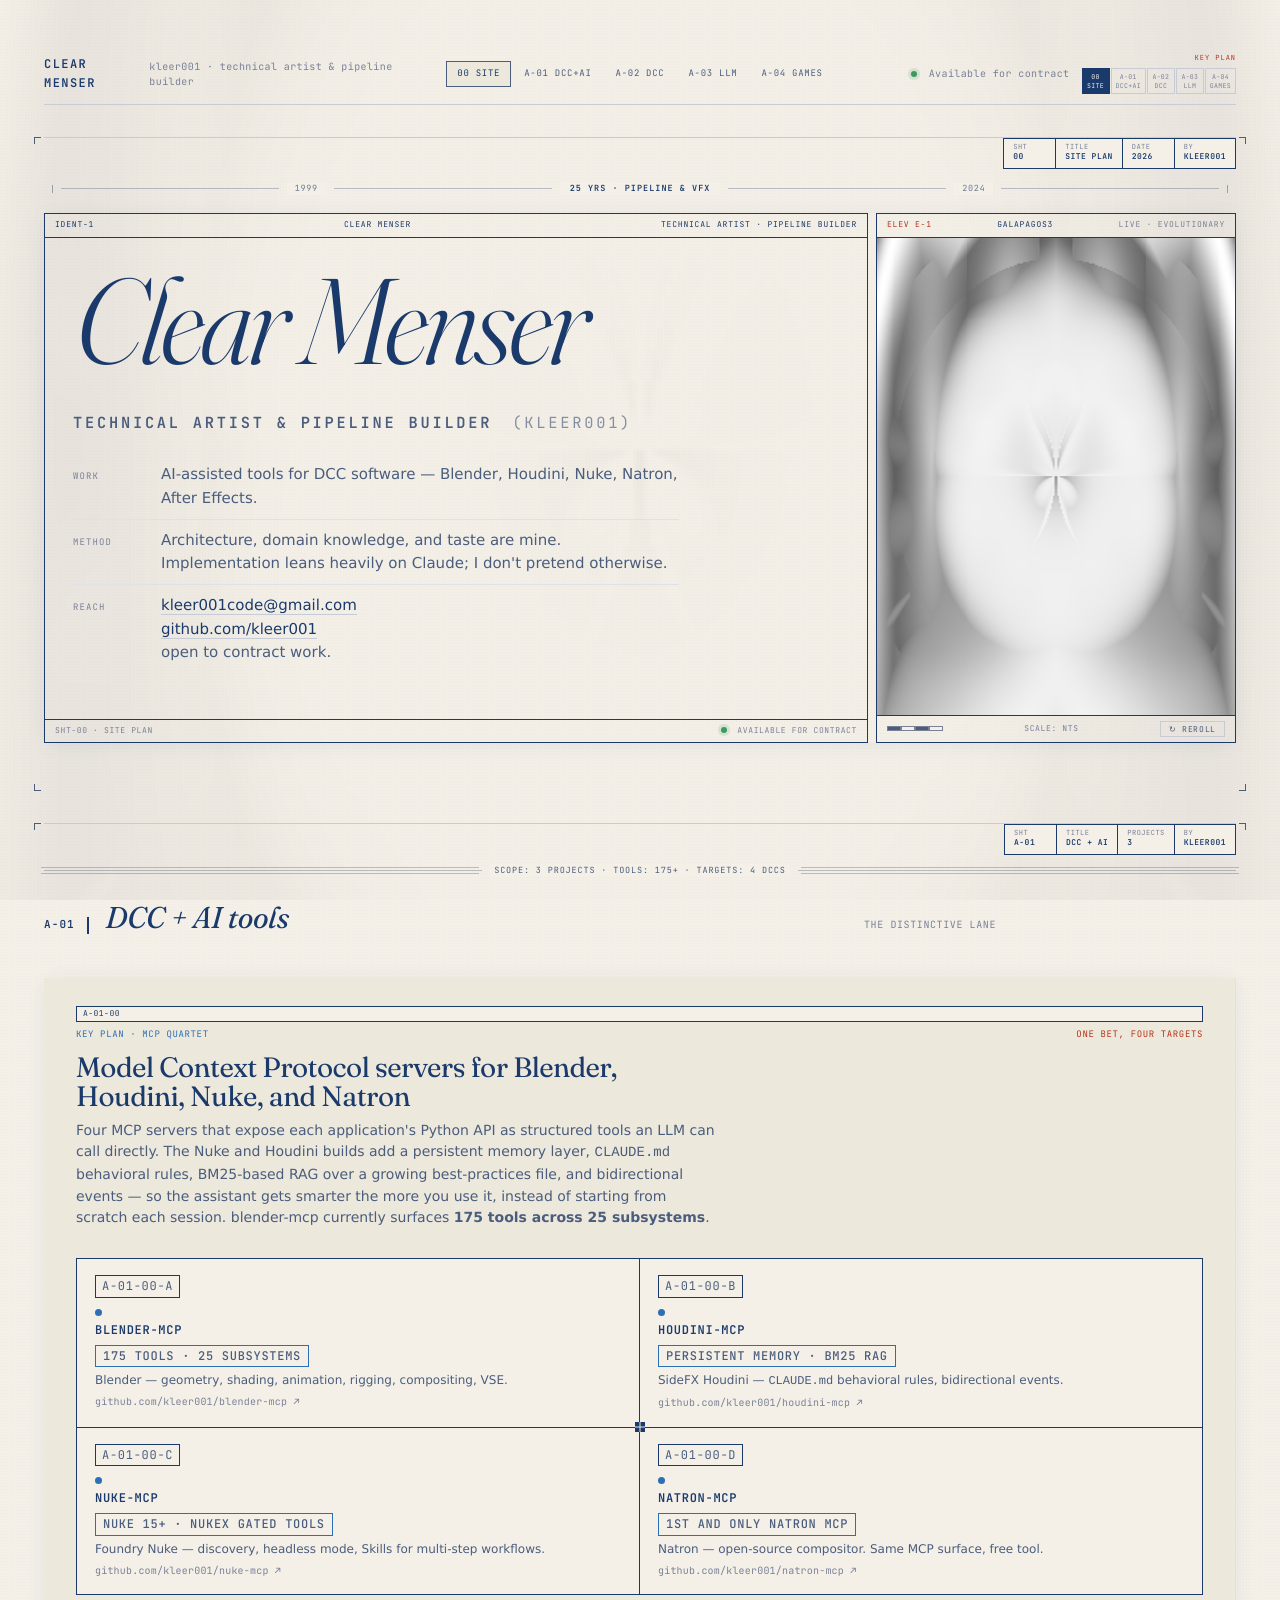
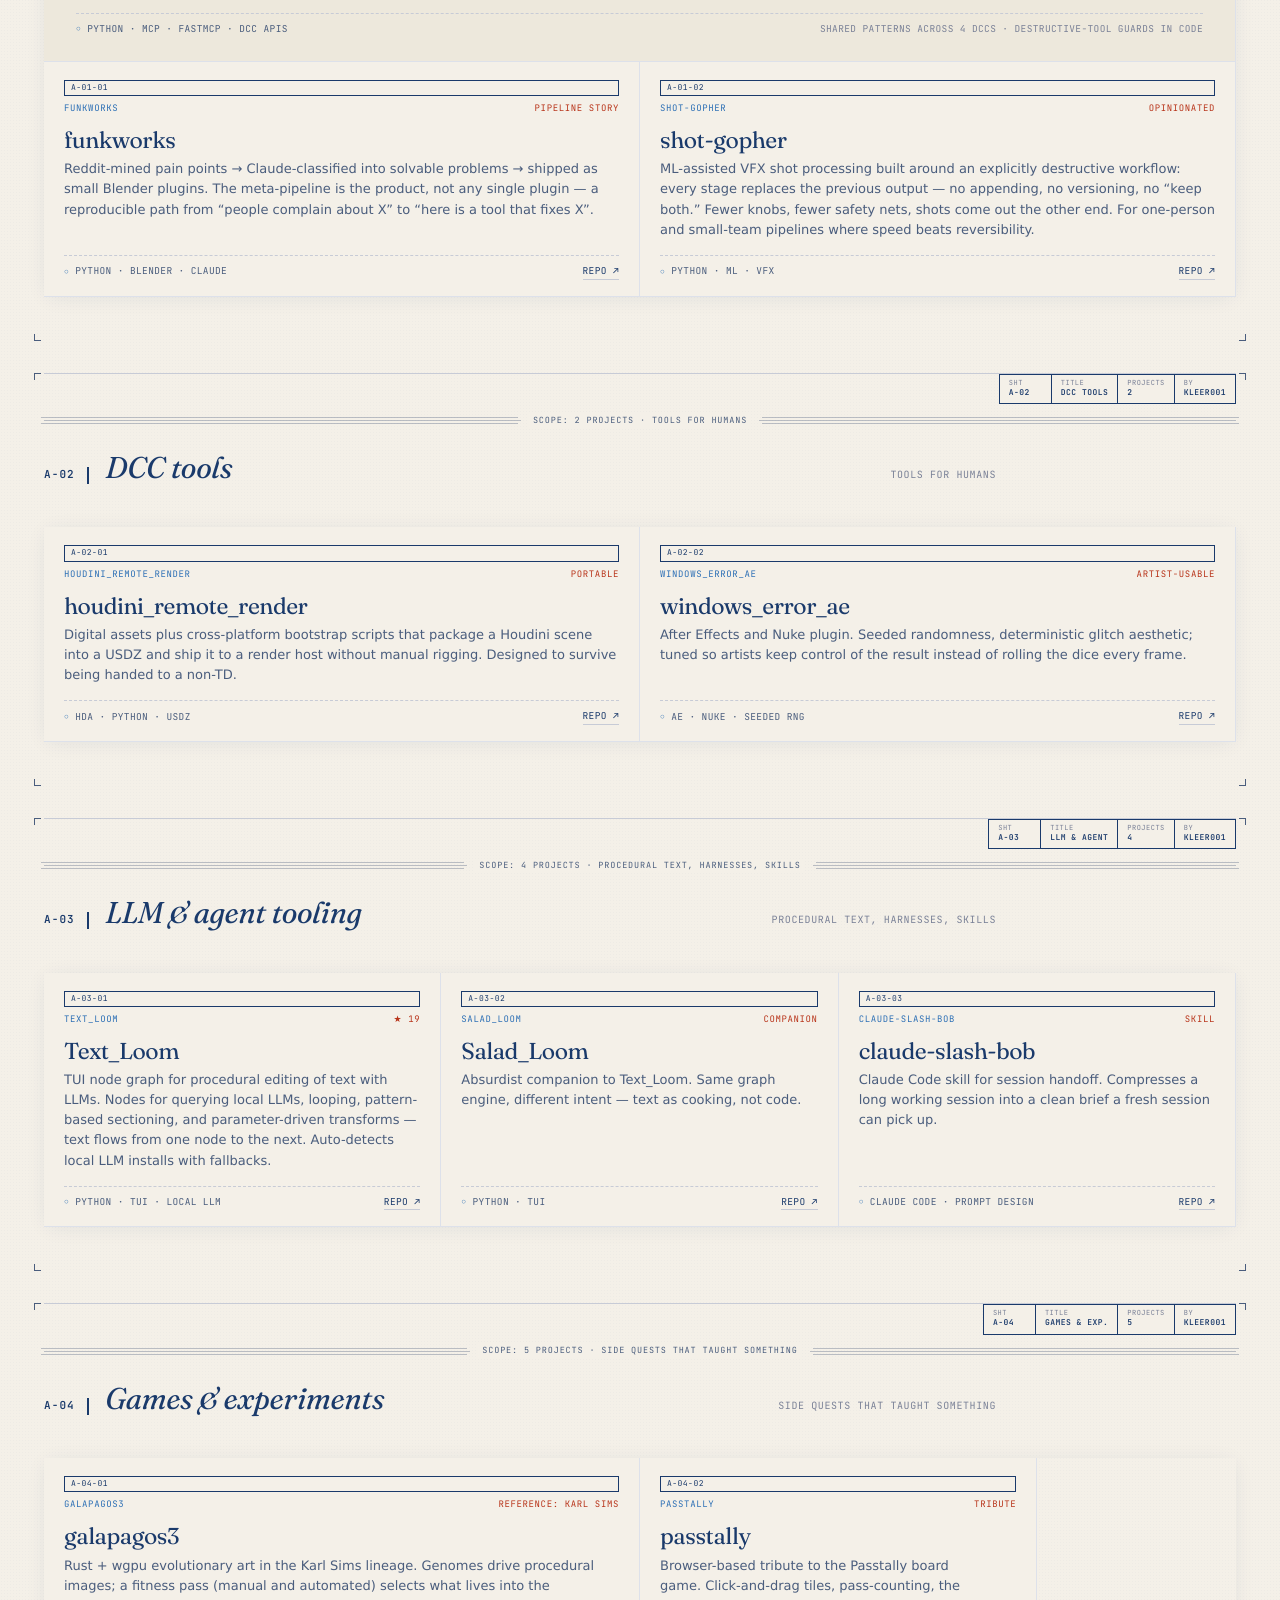
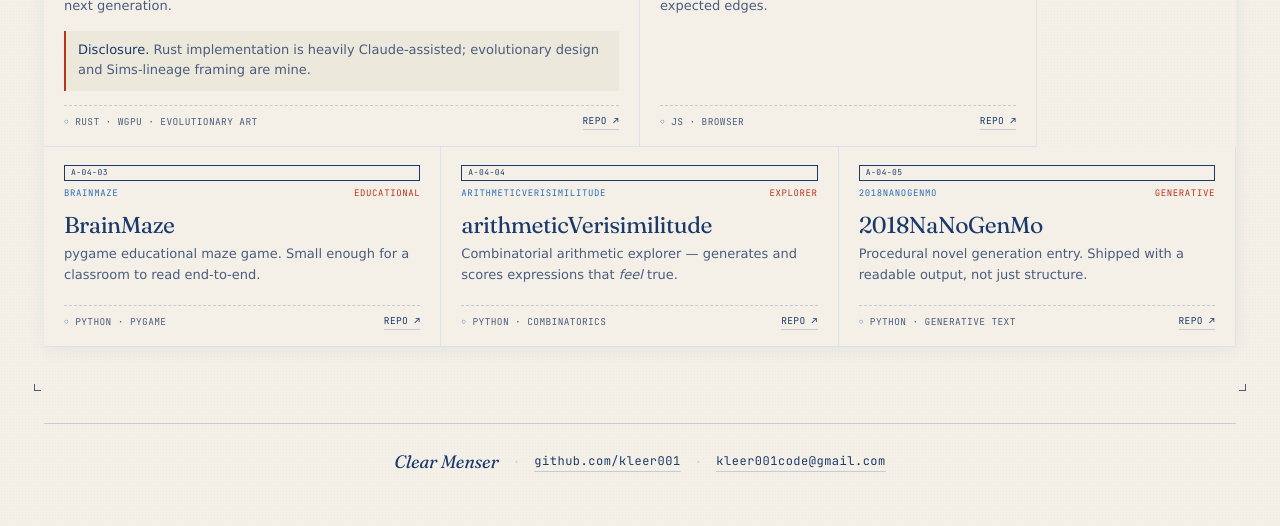
==== commit e417957c: "chore: remove desloppify — it's a fork, not original work" ====
--- a/index.html
+++ b/index.html
@@ -409,21 +409,6 @@
         </div>
       </article>
 
-      <!-- A-03-04 -->
-      <article class="repo">
-        <span class="room-tag" aria-hidden="true">A-03-04</span>
-        <div class="r-top">
-          <span class="r-id">desloppify</span>
-          <span class="r-pin">Harness</span>
-        </div>
-        <h3 class="r-name">desloppify</h3>
-        <p class="r-desc">Agent harness for code cleanup. Keeps the model focused on style and structure passes instead of rewriting intent.</p>
-        <div class="r-foot">
-          <span class="r-lang">Agent · code quality</span>
-          <span class="r-stats"><a href="https://github.com/kleer001/desloppify" target="_blank" rel="noopener">repo ↗</a></span>
-        </div>
-      </article>
-
     </div>
   </section>
 
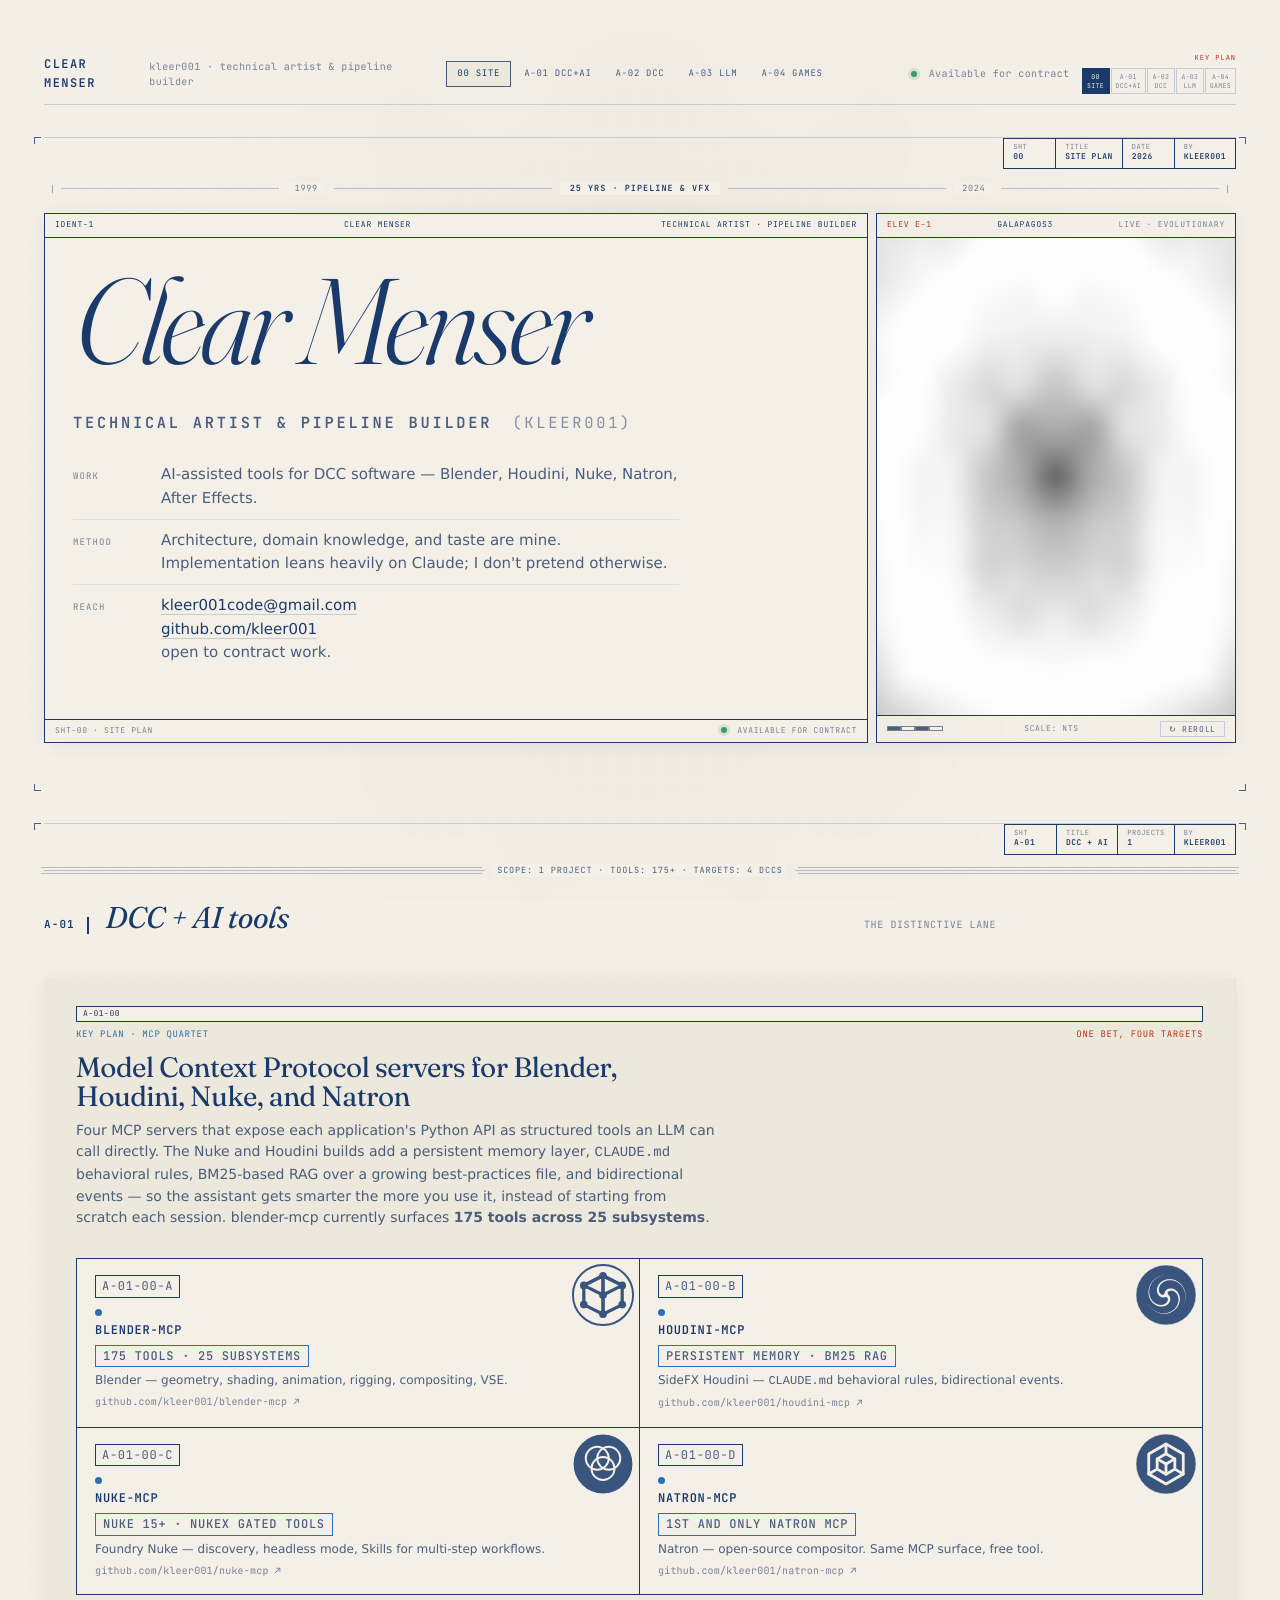
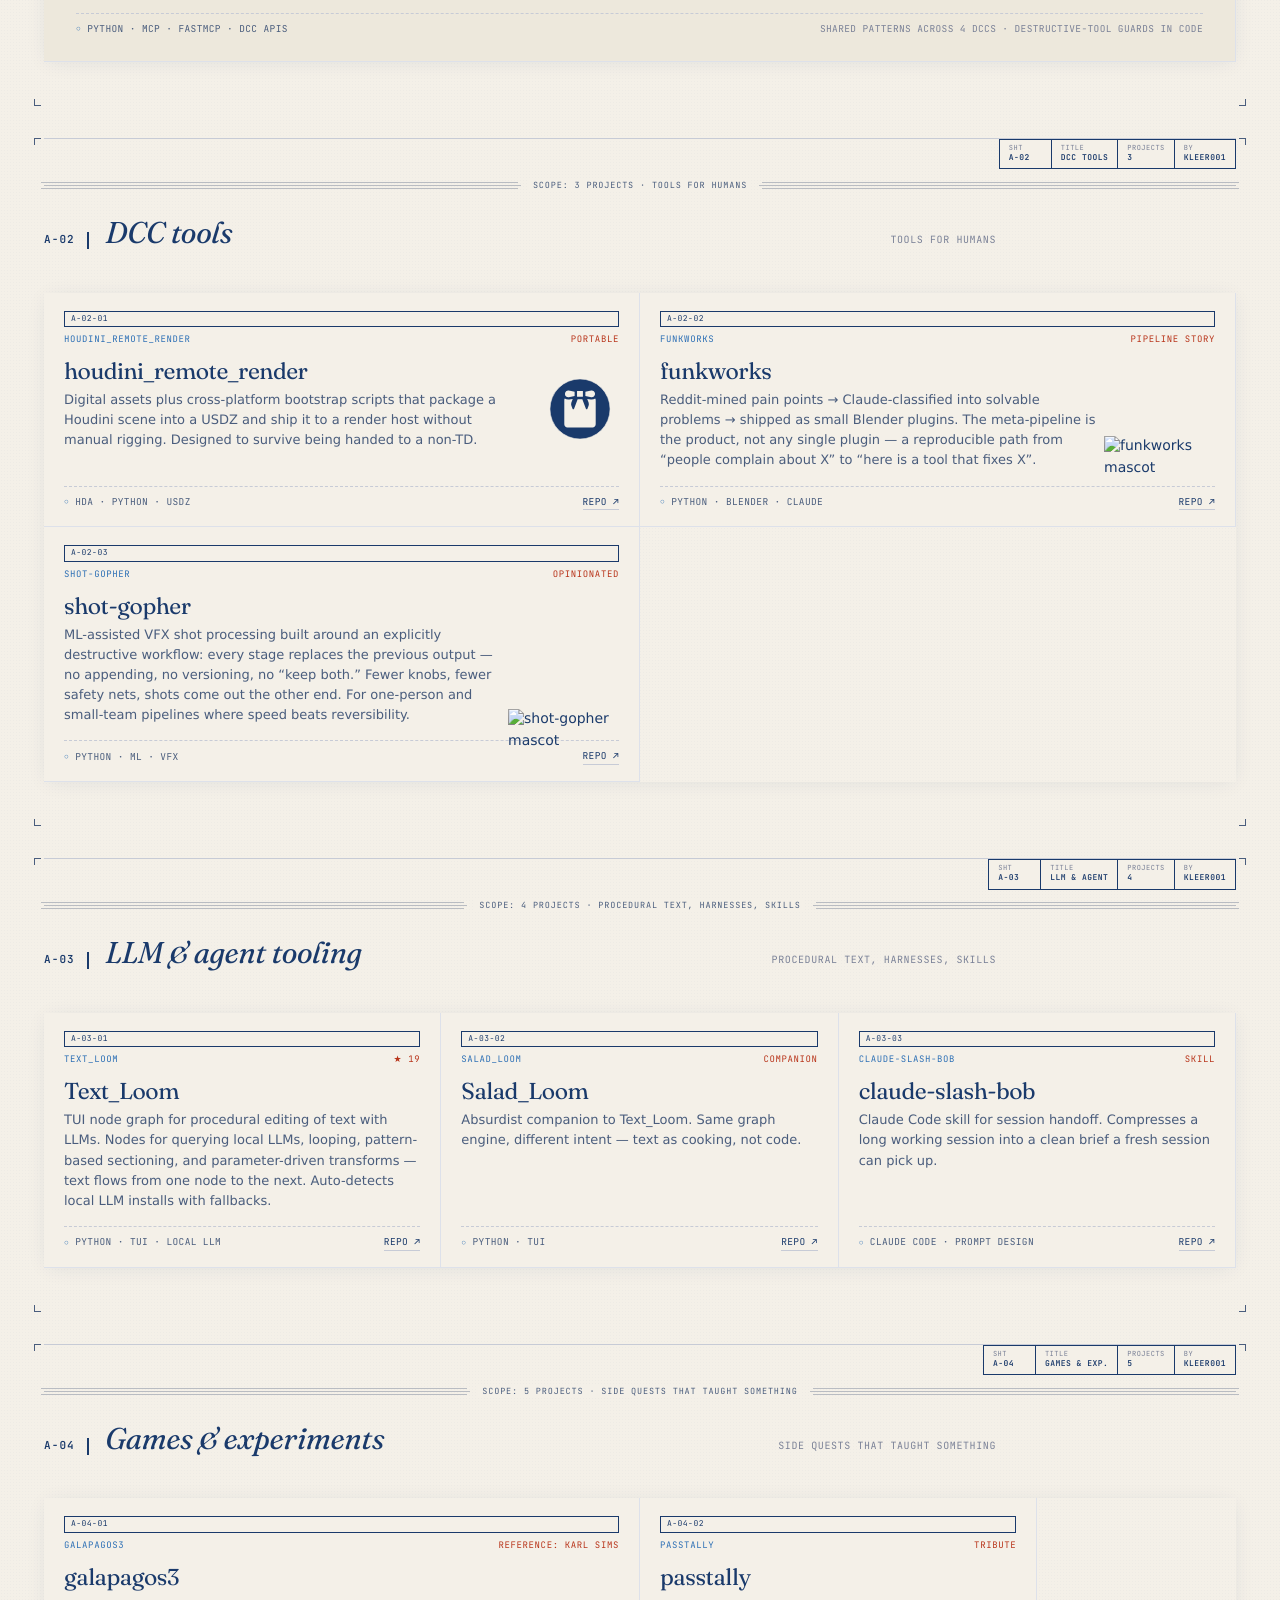
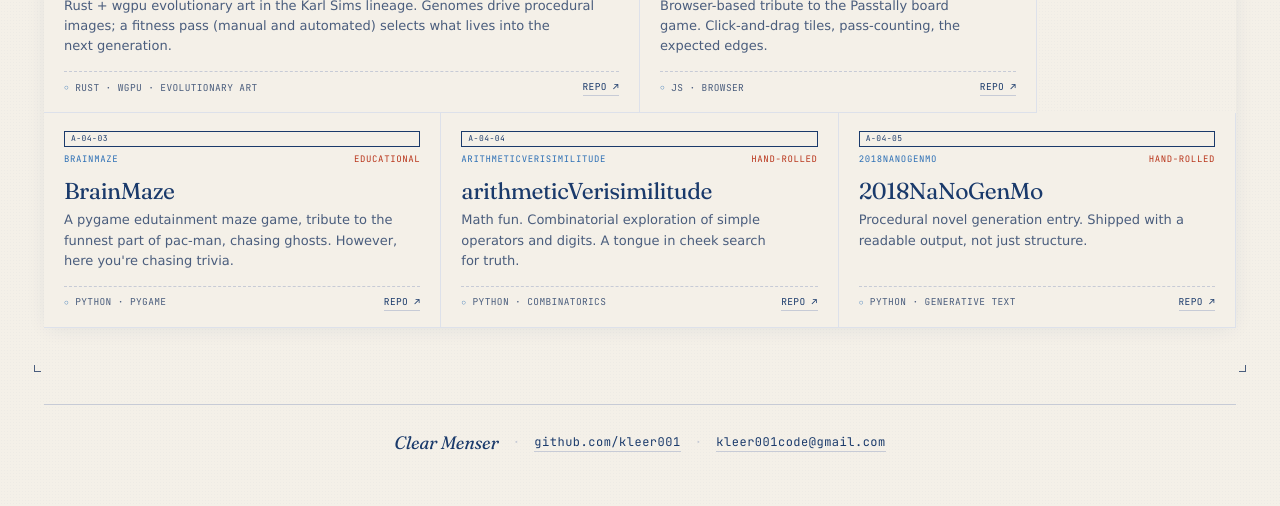
==== commit 2bbf1b3b: "feat: visual polish pass — MCP logos, mascots, section reorg, copy fixes - Add SVG logos to all 4 MC" ====
--- a/index.html
+++ b/index.html
@@ -143,12 +143,12 @@
     <div class="stb" aria-hidden="true">
       <div class="stb-cell"><span class="stb-l">SHT</span><span class="stb-v">A-01</span></div>
       <div class="stb-cell"><span class="stb-l">Title</span><span class="stb-v">DCC + AI</span></div>
-      <div class="stb-cell"><span class="stb-l">Projects</span><span class="stb-v">3</span></div>
+      <div class="stb-cell"><span class="stb-l">Projects</span><span class="stb-v">1</span></div>
       <div class="stb-cell"><span class="stb-l">By</span><span class="stb-v">kleer001</span></div>
     </div>
 
     <div class="dim-str" aria-hidden="true">
-      <span class="dim-text">Scope: 3 Projects · Tools: 175+ · Targets: 4 DCCs</span>
+      <span class="dim-text">Scope: 1 Project · Tools: 175+ · Targets: 4 DCCs</span>
     </div>
 
     <div class="sec-head">
@@ -180,6 +180,7 @@
         <!-- 4 MCPs as connected rooms -->
         <div class="quartet">
           <a class="tri-card" href="https://github.com/kleer001/blender-mcp" target="_blank" rel="noopener">
+            <img class="tri-logo" src="logos/blender-icon.svg" alt="" aria-hidden="true">
             <span class="room-tag" style="align-self:start" aria-hidden="true">A-01-00-A</span>
             <span class="tri-dot"></span>
             <b>blender-mcp</b>
@@ -188,6 +189,7 @@
             <em>github.com/kleer001/blender-mcp ↗</em>
           </a>
           <a class="tri-card" href="https://github.com/kleer001/houdini-mcp" target="_blank" rel="noopener">
+            <img class="tri-logo" src="logos/houdini-icon.svg" alt="" aria-hidden="true">
             <span class="room-tag" style="align-self:start" aria-hidden="true">A-01-00-B</span>
             <span class="tri-dot"></span>
             <b>houdini-mcp</b>
@@ -196,6 +198,7 @@
             <em>github.com/kleer001/houdini-mcp ↗</em>
           </a>
           <a class="tri-card" href="https://github.com/kleer001/nuke-mcp" target="_blank" rel="noopener">
+            <img class="tri-logo" src="logos/nuke-icon.svg" alt="" aria-hidden="true">
             <span class="room-tag" style="align-self:start" aria-hidden="true">A-01-00-C</span>
             <span class="tri-dot"></span>
             <b>nuke-mcp</b>
@@ -204,6 +207,7 @@
             <em>github.com/kleer001/nuke-mcp ↗</em>
           </a>
           <a class="tri-card" href="https://github.com/kleer001/natron-mcp" target="_blank" rel="noopener">
+            <img class="tri-logo" src="logos/natron-icon.svg" alt="" aria-hidden="true">
             <span class="room-tag" style="align-self:start" aria-hidden="true">A-01-00-D</span>
             <span class="tri-dot"></span>
             <b>natron-mcp</b>
@@ -220,44 +224,6 @@
         </div>
       </article>
 
-      <!-- A-01-01 -->
-      <article class="repo wide">
-        <span class="room-tag" aria-hidden="true">A-01-01</span>
-        <div class="r-top">
-          <span class="r-id">funkworks</span>
-          <span class="r-pin">Pipeline story</span>
-        </div>
-        <h3 class="r-name">funkworks</h3>
-        <p class="r-desc">
-          Reddit-mined pain points → Claude-classified into solvable problems → shipped as small Blender plugins.
-          The meta-pipeline is the product, not any single plugin — a reproducible path from
-          &ldquo;people complain about X&rdquo; to &ldquo;here is a tool that fixes X&rdquo;.
-        </p>
-        <div class="r-foot">
-          <span class="r-lang">Python · Blender · Claude</span>
-          <span class="r-stats"><a href="https://github.com/kleer001/funkworks" target="_blank" rel="noopener">repo ↗</a></span>
-        </div>
-      </article>
-
-      <!-- A-01-02 -->
-      <article class="repo wide">
-        <span class="room-tag" aria-hidden="true">A-01-02</span>
-        <div class="r-top">
-          <span class="r-id">shot-gopher</span>
-          <span class="r-pin">Opinionated</span>
-        </div>
-        <h3 class="r-name">shot-gopher</h3>
-        <p class="r-desc">
-          ML-assisted VFX shot processing built around an explicitly destructive workflow: every stage
-          replaces the previous output — no appending, no versioning, no &ldquo;keep both.&rdquo; Fewer
-          knobs, fewer safety nets, shots come out the other end. For one-person and small-team pipelines
-          where speed beats reversibility.
-        </p>
-        <div class="r-foot">
-          <span class="r-lang">Python · ML · VFX</span>
-          <span class="r-stats"><a href="https://github.com/kleer001/shot-gopher" target="_blank" rel="noopener">repo ↗</a></span>
-        </div>
-      </article>
 
     </div>
   </section>
@@ -273,12 +239,12 @@
     <div class="stb" aria-hidden="true">
       <div class="stb-cell"><span class="stb-l">SHT</span><span class="stb-v">A-02</span></div>
       <div class="stb-cell"><span class="stb-l">Title</span><span class="stb-v">DCC Tools</span></div>
-      <div class="stb-cell"><span class="stb-l">Projects</span><span class="stb-v">2</span></div>
+      <div class="stb-cell"><span class="stb-l">Projects</span><span class="stb-v">3</span></div>
       <div class="stb-cell"><span class="stb-l">By</span><span class="stb-v">kleer001</span></div>
     </div>
 
     <div class="dim-str" aria-hidden="true">
-      <span class="dim-text">Scope: 2 Projects · Tools for humans</span>
+      <span class="dim-text">Scope: 3 Projects · Tools for humans</span>
     </div>
 
     <div class="sec-head">
@@ -292,18 +258,21 @@
     <div class="repo-grid">
 
       <!-- A-02-01 -->
-      <article class="repo wide">
+      <article class="repo wide" style="position: relative;">
         <span class="room-tag" aria-hidden="true">A-02-01</span>
         <div class="r-top">
           <span class="r-id">houdini_remote_render</span>
           <span class="r-pin">Portable</span>
         </div>
         <h3 class="r-name">houdini_remote_render</h3>
-        <p class="r-desc">
+        <p class="r-desc" style="padding-right: 22%;">
           Digital assets plus cross-platform bootstrap scripts that package a Houdini scene into a
           USDZ and ship it to a render host without manual rigging. Designed to survive being handed
           to a non-TD.
         </p>
+        <div style="position: absolute; right: 0; top: 0; bottom: 0; width: 20%; display: flex; align-items: center; justify-content: center;">
+          <img src="logos/houdini-remote-render-icon.svg" alt="houdini remote render logo">
+        </div>
         <div class="r-foot">
           <span class="r-lang">HDA · Python · USDZ</span>
           <span class="r-stats"><a href="https://github.com/kleer001/houdini_remote_render" target="_blank" rel="noopener">repo ↗</a></span>
@@ -311,20 +280,51 @@
       </article>
 
       <!-- A-02-02 -->
-      <article class="repo wide">
+      <article class="repo wide has-mascot">
         <span class="room-tag" aria-hidden="true">A-02-02</span>
         <div class="r-top">
-          <span class="r-id">windows_error_ae</span>
-          <span class="r-pin">Artist-usable</span>
-        </div>
-        <h3 class="r-name">windows_error_ae</h3>
-        <p class="r-desc">
-          After Effects and Nuke plugin. Seeded randomness, deterministic glitch aesthetic; tuned so
-          artists keep control of the result instead of rolling the dice every frame.
-        </p>
-        <div class="r-foot">
-          <span class="r-lang">AE · Nuke · seeded RNG</span>
-          <span class="r-stats"><a href="https://github.com/kleer001/windows_error_ae" target="_blank" rel="noopener">repo ↗</a></span>
+          <span class="r-id">funkworks</span>
+          <span class="r-pin">Pipeline story</span>
+        </div>
+        <h3 class="r-name">funkworks</h3>
+        <div class="r-mid">
+          <p class="r-desc">
+            Reddit-mined pain points → Claude-classified into solvable problems → shipped as small Blender plugins.
+            The meta-pipeline is the product, not any single plugin — a reproducible path from
+            &ldquo;people complain about X&rdquo; to &ldquo;here is a tool that fixes X&rdquo;.
+          </p>
+          <div class="r-mascot">
+            <img src="logos/funkworks-mascot.png" alt="funkworks mascot" style="max-height:107px; transform:translateY(-6px)">
+          </div>
+        </div>
+        <div class="r-foot">
+          <span class="r-lang">Python · Blender · Claude</span>
+          <span class="r-stats"><a href="https://github.com/kleer001/funkworks" target="_blank" rel="noopener">repo ↗</a></span>
+        </div>
+      </article>
+
+      <!-- A-02-03 -->
+      <article class="repo wide has-mascot">
+        <span class="room-tag" aria-hidden="true">A-02-03</span>
+        <div class="r-top">
+          <span class="r-id">shot-gopher</span>
+          <span class="r-pin">Opinionated</span>
+        </div>
+        <h3 class="r-name">shot-gopher</h3>
+        <div class="r-mid">
+          <p class="r-desc">
+            ML-assisted VFX shot processing built around an explicitly destructive workflow: every stage
+            replaces the previous output — no appending, no versioning, no &ldquo;keep both.&rdquo; Fewer
+            knobs, fewer safety nets, shots come out the other end. For one-person and small-team pipelines
+            where speed beats reversibility.
+          </p>
+          <div class="r-mascot">
+            <img src="logos/shot-gopher-mascot.png" alt="shot-gopher mascot" style="transform:translateY(12px)">
+          </div>
+        </div>
+        <div class="r-foot">
+          <span class="r-lang">Python · ML · VFX</span>
+          <span class="r-stats"><a href="https://github.com/kleer001/shot-gopher" target="_blank" rel="noopener">repo ↗</a></span>
         </div>
       </article>
 
@@ -453,10 +453,6 @@
           Rust + wgpu evolutionary art in the Karl Sims lineage. Genomes drive procedural images; a
           fitness pass (manual and automated) selects what lives into the next generation.
         </p>
-        <p class="disclosure">
-          <b>Disclosure.</b> Rust implementation is heavily Claude-assisted; evolutionary design and
-          Sims-lineage framing are mine.
-        </p>
         <div class="r-foot">
           <span class="r-lang">Rust · wgpu · evolutionary art</span>
           <span class="r-stats"><a href="https://github.com/kleer001/galapagos3" target="_blank" rel="noopener">repo ↗</a></span>
@@ -477,23 +473,23 @@
         <span class="room-tag" aria-hidden="true">A-04-03</span>
         <div class="r-top"><span class="r-id">BrainMaze</span><span class="r-pin">Educational</span></div>
         <h3 class="r-name">BrainMaze</h3>
-        <p class="r-desc">pygame educational maze game. Small enough for a classroom to read end-to-end.</p>
+        <p class="r-desc">A pygame edutainment maze game, tribute to the funnest part of pac-man, chasing ghosts. However, here you're chasing trivia.</p>
         <div class="r-foot"><span class="r-lang">Python · pygame</span><span class="r-stats"><a href="https://github.com/kleer001/BrainMaze" target="_blank" rel="noopener">repo ↗</a></span></div>
       </article>
 
       <!-- A-04-04 -->
       <article class="repo">
         <span class="room-tag" aria-hidden="true">A-04-04</span>
-        <div class="r-top"><span class="r-id">arithmeticVerisimilitude</span><span class="r-pin">Explorer</span></div>
+        <div class="r-top"><span class="r-id">arithmeticVerisimilitude</span><span class="r-pin">Hand-rolled</span></div>
         <h3 class="r-name">arithmeticVerisimilitude</h3>
-        <p class="r-desc">Combinatorial arithmetic explorer — generates and scores expressions that <em>feel</em> true.</p>
+        <p class="r-desc">Math fun. Combinatorial exploration of simple operators and digits. A tongue in cheek search for truth.</p>
         <div class="r-foot"><span class="r-lang">Python · combinatorics</span><span class="r-stats"><a href="https://github.com/kleer001/arithmeticVerisimilitude" target="_blank" rel="noopener">repo ↗</a></span></div>
       </article>
 
       <!-- A-04-05 -->
       <article class="repo">
         <span class="room-tag" aria-hidden="true">A-04-05</span>
-        <div class="r-top"><span class="r-id">2018NaNoGenMo</span><span class="r-pin">Generative</span></div>
+        <div class="r-top"><span class="r-id">2018NaNoGenMo</span><span class="r-pin">Hand-rolled</span></div>
         <h3 class="r-name">2018NaNoGenMo</h3>
         <p class="r-desc">Procedural novel generation entry. Shipped with a readable output, not just structure.</p>
         <div class="r-foot"><span class="r-lang">Python · generative text</span><span class="r-stats"><a href="https://github.com/kleer001/2018NaNoGenMo" target="_blank" rel="noopener">repo ↗</a></span></div>
--- a/styles-v3.css
+++ b/styles-v3.css
@@ -249,6 +249,9 @@
   display: flex;
   flex-direction: column;
   border: 1px solid var(--ink);
+  background: var(--paper);
+  position: relative;
+  z-index: 1;
 }
 .ip-header {
   display: flex; justify-content: space-between; align-items: center;
@@ -412,6 +415,11 @@
 .repo.wide { grid-column: span 6; }
 .repo:hover { background: var(--paper-2); }
 
+.r-mid { display: flex; flex: 1; min-height: 0; }
+.r-mid .r-desc { flex: 1; }
+.r-mascot { width: 20%; flex-shrink: 0; align-self: flex-end; display: flex; justify-content: center; overflow: visible; padding: 0 4px 0 0; }
+.r-mascot img { max-width: 100%; max-height: 220px; object-fit: contain; object-position: bottom center; }
+
 @media (max-width: 1000px) { .repo { grid-column: span 6; } .repo.wide { grid-column: span 12; } .repo.hero-card { grid-column: span 12; } }
 @media (max-width: 640px)  { .repo, .repo.wide, .repo.hero-card { grid-column: span 12; } }
 
@@ -476,6 +484,7 @@
   position: relative;
 }
 .tri-card:hover { background: var(--paper-3); }
+.tri-logo { position: absolute; top: 4px; right: 4px; width: 64px; height: 64px; pointer-events: none; opacity: 0.85; }
 .tri-dot { width: 7px; height: 7px; background: var(--ink-2); border-radius: 50%; flex-shrink: 0; }
 .tri-card b {
   font-family: var(--f-mono); font-weight: 600; font-size: 12px;
@@ -497,16 +506,10 @@
   top: 50%; left: 50%;
   transform: translate(-50%, -50%);
   width: 10px; height: 10px;
-  background: var(--ink);
+  background: transparent;
   z-index: 2;
   pointer-events: none;
 }
-.quartet-cross::before,
-.quartet-cross::after {
-  content: ""; position: absolute; background: var(--paper-2);
-}
-.quartet-cross::before { top: 50%; left: 0; right: 0; height: 1px; transform: translateY(-50%); }
-.quartet-cross::after  { left: 50%; top: 0; bottom: 0; width: 1px; transform: translateX(-50%); }
 
 /* DISCLOSURE */
 .disclosure {
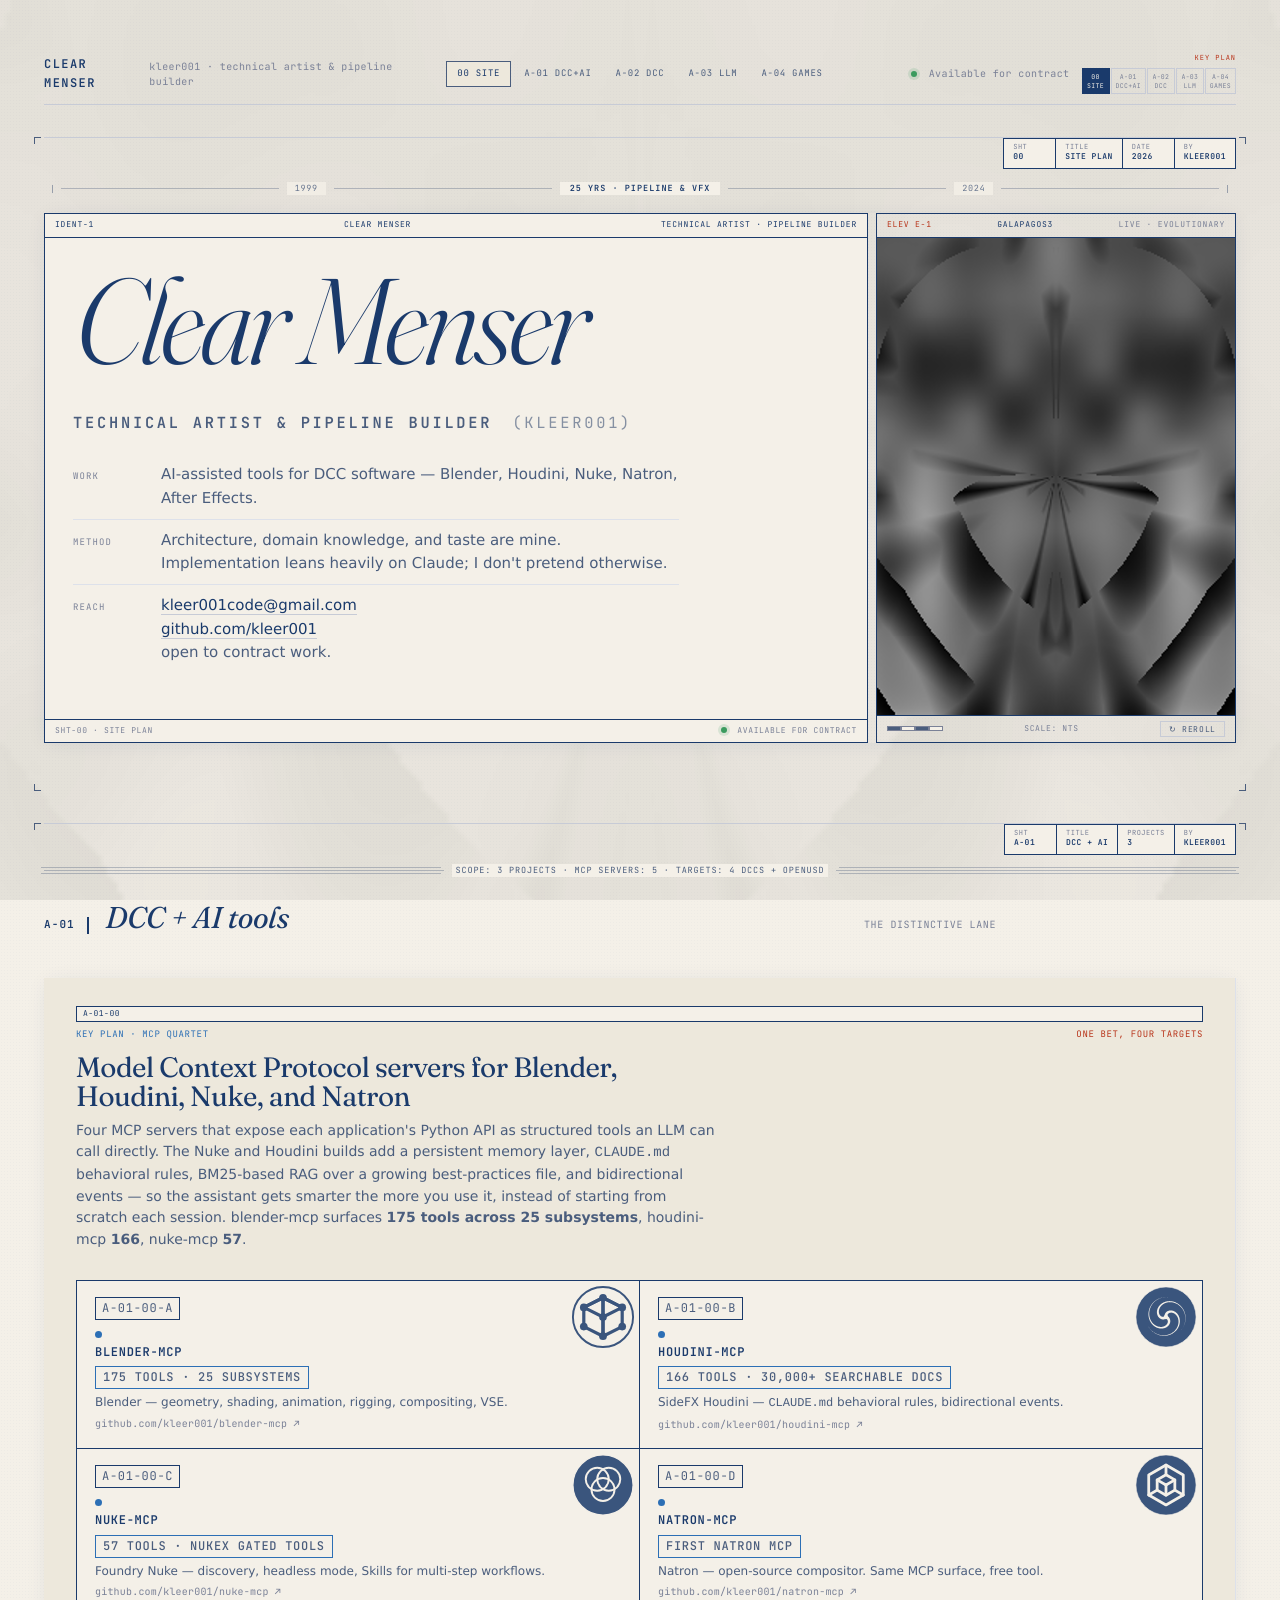
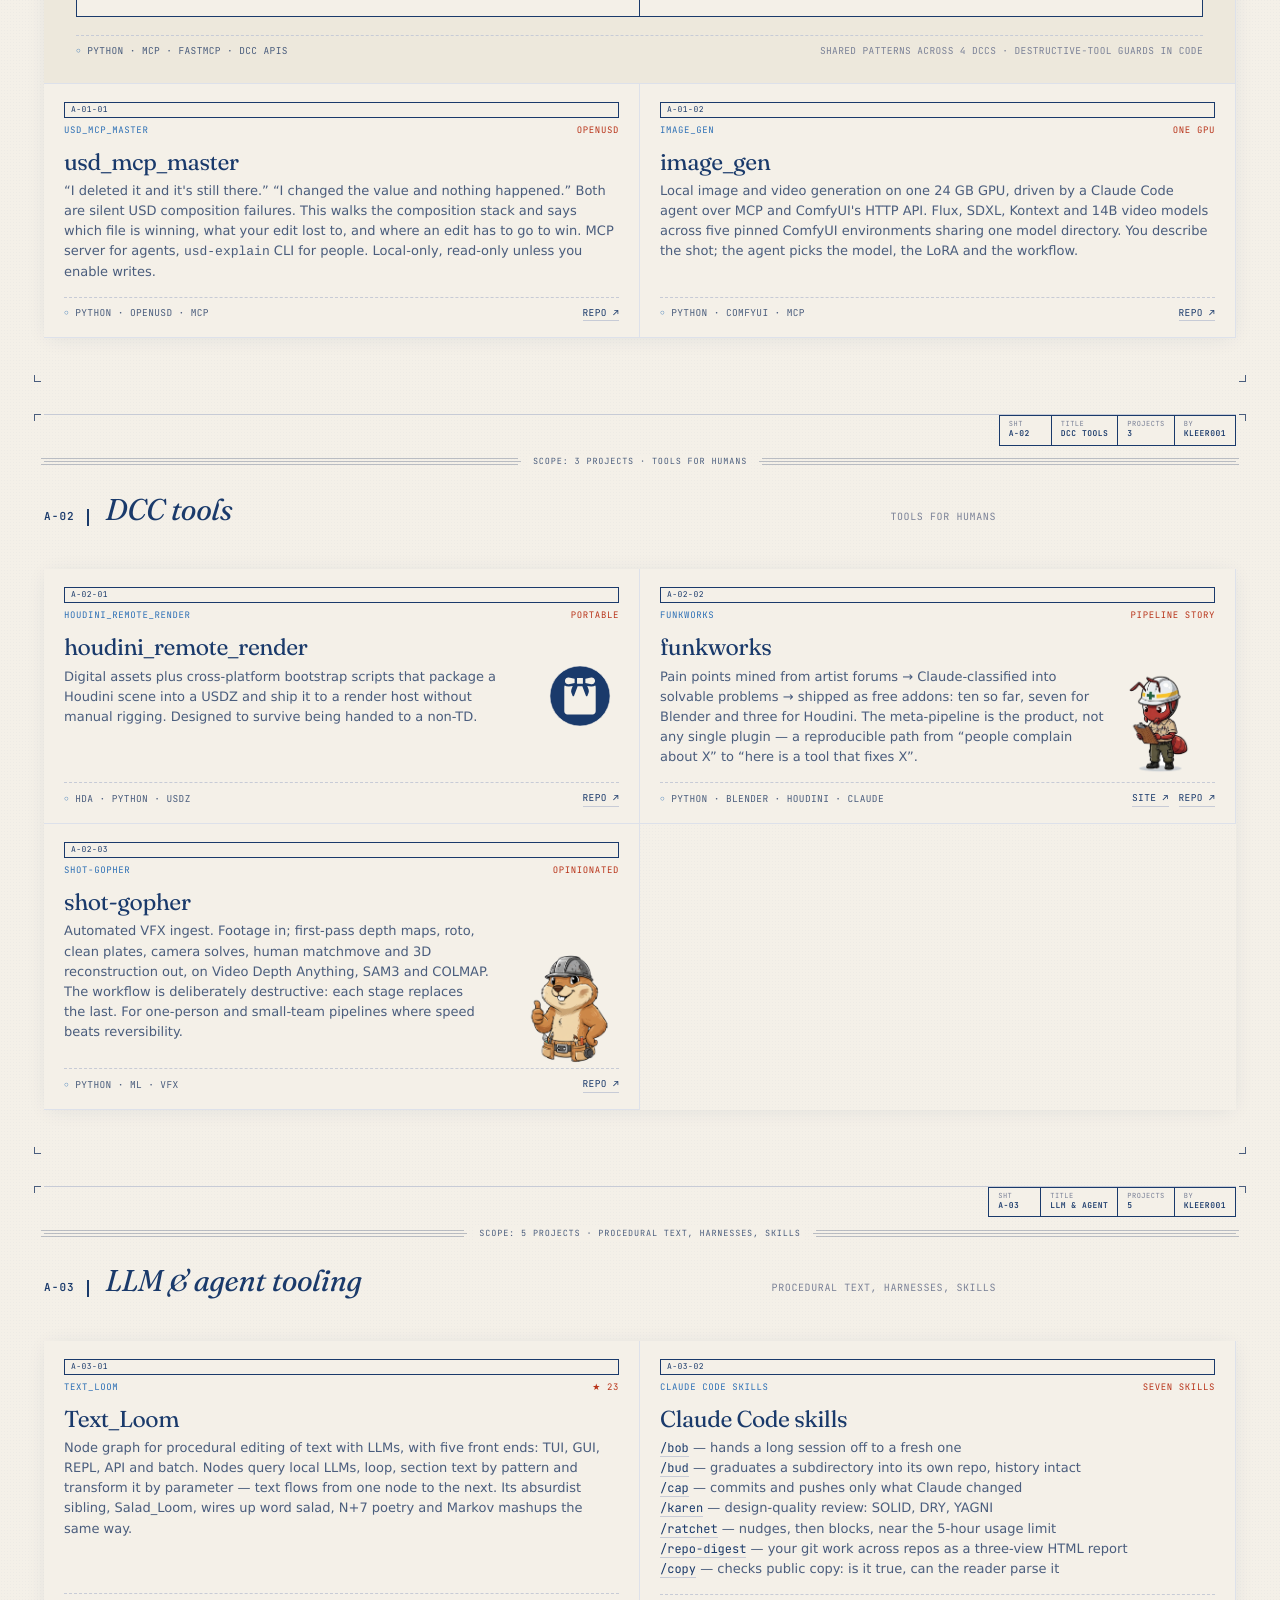
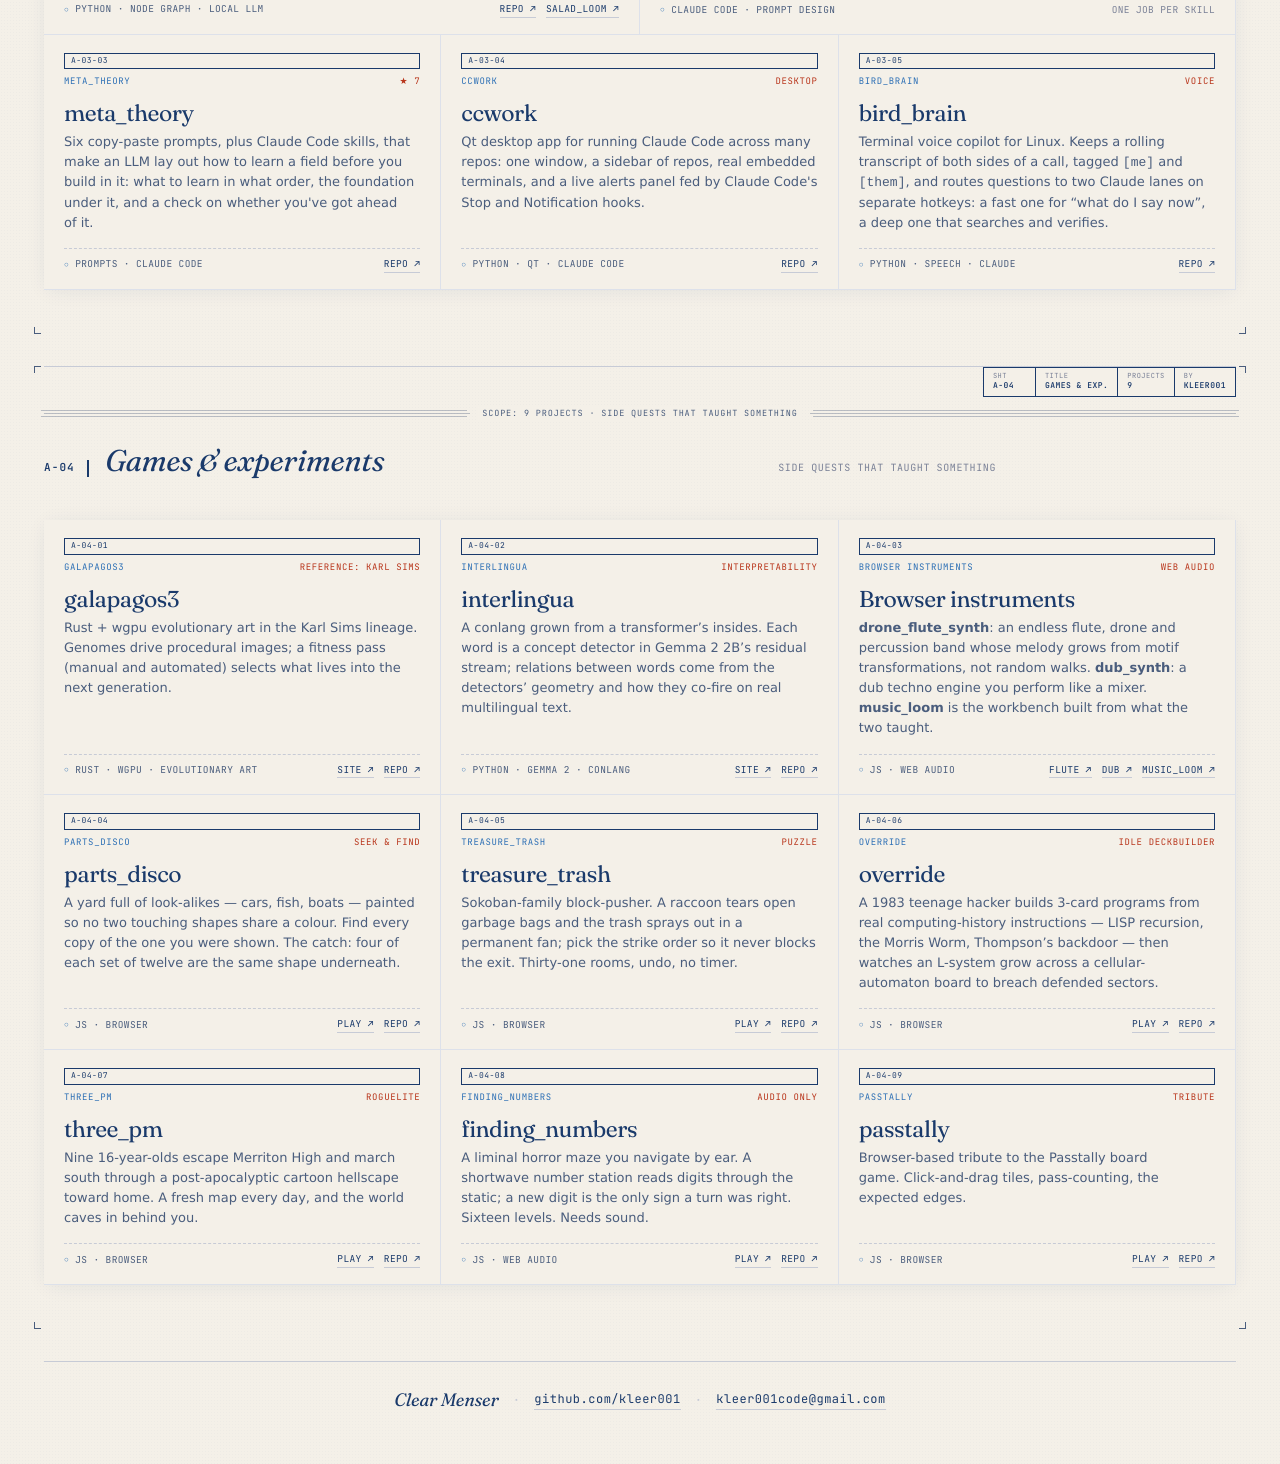
==== commit 6ddfa41a: "feat: refresh the portfolio against the current body of work The page had drifted: stale star counts" ====
--- a/index.html
+++ b/index.html
@@ -7,7 +7,7 @@
 <link rel="preconnect" href="https://fonts.googleapis.com">
 <link rel="preconnect" href="https://fonts.gstatic.com" crossorigin>
 <link rel="stylesheet" href="https://fonts.googleapis.com/css2?family=Fraunces:opsz,wght@9..144,300;9..144,400;9..144,500&family=JetBrains+Mono:wght@400;500;600&display=swap" />
-<link rel="stylesheet" href="styles-v3.css?v=1" />
+<link rel="stylesheet" href="styles-v3.css?v=2" />
 </head>
 <body>
 
@@ -143,12 +143,12 @@
     <div class="stb" aria-hidden="true">
       <div class="stb-cell"><span class="stb-l">SHT</span><span class="stb-v">A-01</span></div>
       <div class="stb-cell"><span class="stb-l">Title</span><span class="stb-v">DCC + AI</span></div>
-      <div class="stb-cell"><span class="stb-l">Projects</span><span class="stb-v">1</span></div>
+      <div class="stb-cell"><span class="stb-l">Projects</span><span class="stb-v">3</span></div>
       <div class="stb-cell"><span class="stb-l">By</span><span class="stb-v">kleer001</span></div>
     </div>
 
     <div class="dim-str" aria-hidden="true">
-      <span class="dim-text">Scope: 1 Project · Tools: 175+ · Targets: 4 DCCs</span>
+      <span class="dim-text">Scope: 3 Projects · MCP servers: 5 · Targets: 4 DCCs + OpenUSD</span>
     </div>
 
     <div class="sec-head">
@@ -174,7 +174,7 @@
           directly. The Nuke and Houdini builds add a persistent memory layer, <code>CLAUDE.md</code>
           behavioral rules, BM25-based RAG over a growing best-practices file, and bidirectional events —
           so the assistant gets smarter the more you use it, instead of starting from scratch each session.
-          blender-mcp currently surfaces <b>175 tools across 25 subsystems</b>.
+          blender-mcp surfaces <b>175 tools across 25 subsystems</b>, houdini-mcp <b>166</b>, nuke-mcp <b>57</b>.
         </p>
 
         <!-- 4 MCPs as connected rooms -->
@@ -193,7 +193,7 @@
             <span class="room-tag" style="align-self:start" aria-hidden="true">A-01-00-B</span>
             <span class="tri-dot"></span>
             <b>houdini-mcp</b>
-            <span class="bubble">persistent memory · BM25 RAG</span>
+            <span class="bubble">166 tools · 30,000+ searchable docs</span>
             <span>SideFX Houdini — <code>CLAUDE.md</code> behavioral rules, bidirectional events.</span>
             <em>github.com/kleer001/houdini-mcp ↗</em>
           </a>
@@ -202,7 +202,7 @@
             <span class="room-tag" style="align-self:start" aria-hidden="true">A-01-00-C</span>
             <span class="tri-dot"></span>
             <b>nuke-mcp</b>
-            <span class="bubble">Nuke 15+ · NukeX gated tools</span>
+            <span class="bubble">57 tools · NukeX gated tools</span>
             <span>Foundry Nuke — discovery, headless mode, Skills for multi-step workflows.</span>
             <em>github.com/kleer001/nuke-mcp ↗</em>
           </a>
@@ -211,7 +211,7 @@
             <span class="room-tag" style="align-self:start" aria-hidden="true">A-01-00-D</span>
             <span class="tri-dot"></span>
             <b>natron-mcp</b>
-            <span class="bubble">1st and only Natron MCP</span>
+            <span class="bubble">First Natron MCP</span>
             <span>Natron — open-source compositor. Same MCP surface, free tool.</span>
             <em>github.com/kleer001/natron-mcp ↗</em>
           </a>
@@ -221,6 +221,46 @@
         <div class="r-foot">
           <span class="r-lang">Python · MCP · FastMCP · DCC APIs</span>
           <span class="r-stats"><span>Shared patterns across 4 DCCs · destructive-tool guards in code</span></span>
+        </div>
+      </article>
+
+      <!-- A-01-01 -->
+      <article class="repo wide">
+        <span class="room-tag" aria-hidden="true">A-01-01</span>
+        <div class="r-top">
+          <span class="r-id">usd_mcp_master</span>
+          <span class="r-pin">OpenUSD</span>
+        </div>
+        <h3 class="r-name">usd_mcp_master</h3>
+        <p class="r-desc">
+          &ldquo;I deleted it and it's still there.&rdquo; &ldquo;I changed the value and nothing happened.&rdquo;
+          Both are silent USD composition failures. This walks the composition stack and says which file
+          is winning, what your edit lost to, and where an edit has to go to win. MCP server for agents,
+          <code>usd-explain</code> CLI for people. Local-only, read-only unless you enable writes.
+        </p>
+        <div class="r-foot">
+          <span class="r-lang">Python · OpenUSD · MCP</span>
+          <span class="r-stats"><a href="https://github.com/kleer001/usd_mcp_master" target="_blank" rel="noopener">repo ↗</a></span>
+        </div>
+      </article>
+
+      <!-- A-01-02 -->
+      <article class="repo wide">
+        <span class="room-tag" aria-hidden="true">A-01-02</span>
+        <div class="r-top">
+          <span class="r-id">image_gen</span>
+          <span class="r-pin">One GPU</span>
+        </div>
+        <h3 class="r-name">image_gen</h3>
+        <p class="r-desc">
+          Local image and video generation on one 24&nbsp;GB GPU, driven by a Claude Code agent over MCP
+          and ComfyUI's HTTP API. Flux, SDXL, Kontext and 14B video models across five pinned ComfyUI
+          environments sharing one model directory. You describe the shot; the agent picks the model,
+          the LoRA and the workflow.
+        </p>
+        <div class="r-foot">
+          <span class="r-lang">Python · ComfyUI · MCP</span>
+          <span class="r-stats"><a href="https://github.com/kleer001/image_gen" target="_blank" rel="noopener">repo ↗</a></span>
         </div>
       </article>
 
@@ -289,7 +329,8 @@
         <h3 class="r-name">funkworks</h3>
         <div class="r-mid">
           <p class="r-desc">
-            Reddit-mined pain points → Claude-classified into solvable problems → shipped as small Blender plugins.
+            Pain points mined from artist forums → Claude-classified into solvable problems → shipped as free
+            addons: ten so far, seven for Blender and three for Houdini.
             The meta-pipeline is the product, not any single plugin — a reproducible path from
             &ldquo;people complain about X&rdquo; to &ldquo;here is a tool that fixes X&rdquo;.
           </p>
@@ -298,8 +339,8 @@
           </div>
         </div>
         <div class="r-foot">
-          <span class="r-lang">Python · Blender · Claude</span>
-          <span class="r-stats"><a href="https://github.com/kleer001/funkworks" target="_blank" rel="noopener">repo ↗</a></span>
+          <span class="r-lang">Python · Blender · Houdini · Claude</span>
+          <span class="r-stats"><a href="https://kleer001.github.io/funkworks/" target="_blank" rel="noopener">site ↗</a><a href="https://github.com/kleer001/funkworks" target="_blank" rel="noopener">repo ↗</a></span>
         </div>
       </article>
 
@@ -313,10 +354,10 @@
         <h3 class="r-name">shot-gopher</h3>
         <div class="r-mid">
           <p class="r-desc">
-            ML-assisted VFX shot processing built around an explicitly destructive workflow: every stage
-            replaces the previous output — no appending, no versioning, no &ldquo;keep both.&rdquo; Fewer
-            knobs, fewer safety nets, shots come out the other end. For one-person and small-team pipelines
-            where speed beats reversibility.
+            Automated VFX ingest. Footage in; first-pass depth maps, roto, clean plates, camera solves,
+            human matchmove and 3D reconstruction out, on Video Depth Anything, SAM3 and COLMAP.
+            The workflow is deliberately destructive: each stage replaces the last. For one-person
+            and small-team pipelines where speed beats reversibility.
           </p>
           <div class="r-mascot">
             <img src="logos/shot-gopher-mascot.png" alt="shot-gopher mascot" style="transform:translateY(12px)">
@@ -342,12 +383,12 @@
     <div class="stb" aria-hidden="true">
       <div class="stb-cell"><span class="stb-l">SHT</span><span class="stb-v">A-03</span></div>
       <div class="stb-cell"><span class="stb-l">Title</span><span class="stb-v">LLM &amp; Agent</span></div>
-      <div class="stb-cell"><span class="stb-l">Projects</span><span class="stb-v">4</span></div>
+      <div class="stb-cell"><span class="stb-l">Projects</span><span class="stb-v">5</span></div>
       <div class="stb-cell"><span class="stb-l">By</span><span class="stb-v">kleer001</span></div>
     </div>
 
     <div class="dim-str" aria-hidden="true">
-      <span class="dim-text">Scope: 4 Projects · Procedural text, harnesses, skills</span>
+      <span class="dim-text">Scope: 5 Projects · Procedural text, harnesses, skills</span>
     </div>
 
     <div class="sec-head">
@@ -361,36 +402,45 @@
     <div class="repo-grid">
 
       <!-- A-03-01 -->
-      <article class="repo">
+      <article class="repo wide">
         <span class="room-tag" aria-hidden="true">A-03-01</span>
         <div class="r-top">
           <span class="r-id">Text_Loom</span>
-          <span class="r-pin">★ 19</span>
+          <span class="r-pin">★ 23</span>
         </div>
         <h3 class="r-name">Text_Loom</h3>
         <p class="r-desc">
-          TUI node graph for procedural editing of text with LLMs. Nodes for querying local LLMs,
-          looping, pattern-based sectioning, and parameter-driven transforms — text flows from one node
-          to the next. Auto-detects local LLM installs with fallbacks.
+          Node graph for procedural editing of text with LLMs, with five front ends: TUI, GUI, REPL, API
+          and batch. Nodes query local LLMs, loop, section text by pattern and transform it by parameter —
+          text flows from one node to the next. Its absurdist sibling, Salad_Loom, wires up word salad,
+          N+7 poetry and Markov mashups the same way.
         </p>
         <div class="r-foot">
-          <span class="r-lang">Python · TUI · local LLM</span>
-          <span class="r-stats"><a href="https://github.com/kleer001/Text_Loom" target="_blank" rel="noopener">repo ↗</a></span>
+          <span class="r-lang">Python · node graph · local LLM</span>
+          <span class="r-stats"><a href="https://github.com/kleer001/Text_Loom" target="_blank" rel="noopener">repo ↗</a><a href="https://github.com/kleer001/Salad_Loom" target="_blank" rel="noopener">Salad_Loom ↗</a></span>
         </div>
       </article>
 
       <!-- A-03-02 -->
-      <article class="repo">
+      <article class="repo wide">
         <span class="room-tag" aria-hidden="true">A-03-02</span>
         <div class="r-top">
-          <span class="r-id">Salad_Loom</span>
-          <span class="r-pin">Companion</span>
-        </div>
-        <h3 class="r-name">Salad_Loom</h3>
-        <p class="r-desc">Absurdist companion to Text_Loom. Same graph engine, different intent — text as cooking, not code.</p>
-        <div class="r-foot">
-          <span class="r-lang">Python · TUI</span>
-          <span class="r-stats"><a href="https://github.com/kleer001/Salad_Loom" target="_blank" rel="noopener">repo ↗</a></span>
+          <span class="r-id">Claude Code skills</span>
+          <span class="r-pin">Seven skills</span>
+        </div>
+        <h3 class="r-name">Claude Code skills</h3>
+        <ul class="r-list">
+          <li><a href="https://github.com/kleer001/claude-slash-bob" target="_blank" rel="noopener">/bob</a> — hands a long session off to a fresh one</li>
+          <li><a href="https://github.com/kleer001/claude-slash-bud" target="_blank" rel="noopener">/bud</a> — graduates a subdirectory into its own repo, history intact</li>
+          <li><a href="https://github.com/kleer001/claude-slash-cap" target="_blank" rel="noopener">/cap</a> — commits and pushes only what Claude changed</li>
+          <li><a href="https://github.com/kleer001/claude-slash-karen" target="_blank" rel="noopener">/karen</a> — design-quality review: SOLID, DRY, YAGNI</li>
+          <li><a href="https://github.com/kleer001/claude_slash_ratchet" target="_blank" rel="noopener">/ratchet</a> — nudges, then blocks, near the 5-hour usage limit</li>
+          <li><a href="https://github.com/kleer001/claude-slash-repo-digest" target="_blank" rel="noopener">/repo-digest</a> — your git work across repos as a three-view HTML report</li>
+          <li><a href="https://github.com/kleer001/claude-slash-copy" target="_blank" rel="noopener">/copy</a> — checks public copy: is it true, can the reader parse it</li>
+        </ul>
+        <div class="r-foot">
+          <span class="r-lang">Claude Code · prompt design</span>
+          <span class="r-stats"><span>One job per skill</span></span>
         </div>
       </article>
 
@@ -398,14 +448,44 @@
       <article class="repo">
         <span class="room-tag" aria-hidden="true">A-03-03</span>
         <div class="r-top">
-          <span class="r-id">claude-slash-bob</span>
-          <span class="r-pin">Skill</span>
-        </div>
-        <h3 class="r-name">claude-slash-bob</h3>
-        <p class="r-desc">Claude Code skill for session handoff. Compresses a long working session into a clean brief a fresh session can pick up.</p>
-        <div class="r-foot">
-          <span class="r-lang">Claude Code · prompt design</span>
-          <span class="r-stats"><a href="https://github.com/kleer001/claude-slash-bob" target="_blank" rel="noopener">repo ↗</a></span>
+          <span class="r-id">meta_theory</span>
+          <span class="r-pin">★ 7</span>
+        </div>
+        <h3 class="r-name">meta_theory</h3>
+        <p class="r-desc">Six copy-paste prompts, plus Claude Code skills, that make an LLM lay out how to learn a field before you build in it: what to learn in what order, the foundation under it, and a check on whether you've got ahead of it.</p>
+        <div class="r-foot">
+          <span class="r-lang">Prompts · Claude Code</span>
+          <span class="r-stats"><a href="https://github.com/kleer001/meta_theory" target="_blank" rel="noopener">repo ↗</a></span>
+        </div>
+      </article>
+
+      <!-- A-03-04 -->
+      <article class="repo">
+        <span class="room-tag" aria-hidden="true">A-03-04</span>
+        <div class="r-top">
+          <span class="r-id">ccwork</span>
+          <span class="r-pin">Desktop</span>
+        </div>
+        <h3 class="r-name">ccwork</h3>
+        <p class="r-desc">Qt desktop app for running Claude Code across many repos: one window, a sidebar of repos, real embedded terminals, and a live alerts panel fed by Claude Code's Stop and Notification hooks.</p>
+        <div class="r-foot">
+          <span class="r-lang">Python · Qt · Claude Code</span>
+          <span class="r-stats"><a href="https://github.com/kleer001/ccwork" target="_blank" rel="noopener">repo ↗</a></span>
+        </div>
+      </article>
+
+      <!-- A-03-05 -->
+      <article class="repo">
+        <span class="room-tag" aria-hidden="true">A-03-05</span>
+        <div class="r-top">
+          <span class="r-id">bird_brain</span>
+          <span class="r-pin">Voice</span>
+        </div>
+        <h3 class="r-name">bird_brain</h3>
+        <p class="r-desc">Terminal voice copilot for Linux. Keeps a rolling transcript of both sides of a call, tagged <code>[me]</code> and <code>[them]</code>, and routes questions to two Claude lanes on separate hotkeys: a fast one for &ldquo;what do I say now&rdquo;, a deep one that searches and verifies.</p>
+        <div class="r-foot">
+          <span class="r-lang">Python · speech · Claude</span>
+          <span class="r-stats"><a href="https://github.com/kleer001/bird_brain" target="_blank" rel="noopener">repo ↗</a></span>
         </div>
       </article>
 
@@ -423,12 +503,12 @@
     <div class="stb" aria-hidden="true">
       <div class="stb-cell"><span class="stb-l">SHT</span><span class="stb-v">A-04</span></div>
       <div class="stb-cell"><span class="stb-l">Title</span><span class="stb-v">Games &amp; Exp.</span></div>
-      <div class="stb-cell"><span class="stb-l">Projects</span><span class="stb-v">5</span></div>
+      <div class="stb-cell"><span class="stb-l">Projects</span><span class="stb-v">9</span></div>
       <div class="stb-cell"><span class="stb-l">By</span><span class="stb-v">kleer001</span></div>
     </div>
 
     <div class="dim-str" aria-hidden="true">
-      <span class="dim-text">Scope: 5 Projects · Side quests that taught something</span>
+      <span class="dim-text">Scope: 9 Projects · Side quests that taught something</span>
     </div>
 
     <div class="sec-head">
@@ -442,57 +522,84 @@
     <div class="repo-grid">
 
       <!-- A-04-01 -->
-      <article class="repo wide">
+      <article class="repo">
         <span class="room-tag" aria-hidden="true">A-04-01</span>
-        <div class="r-top">
-          <span class="r-id">galapagos3</span>
-          <span class="r-pin">Reference: Karl Sims</span>
-        </div>
+        <div class="r-top"><span class="r-id">galapagos3</span><span class="r-pin">Reference: Karl Sims</span></div>
         <h3 class="r-name">galapagos3</h3>
-        <p class="r-desc">
-          Rust + wgpu evolutionary art in the Karl Sims lineage. Genomes drive procedural images; a
-          fitness pass (manual and automated) selects what lives into the next generation.
-        </p>
-        <div class="r-foot">
-          <span class="r-lang">Rust · wgpu · evolutionary art</span>
-          <span class="r-stats"><a href="https://github.com/kleer001/galapagos3" target="_blank" rel="noopener">repo ↗</a></span>
-        </div>
+        <p class="r-desc">Rust + wgpu evolutionary art in the Karl Sims lineage. Genomes drive procedural images; a fitness pass (manual and automated) selects what lives into the next generation.</p>
+        <div class="r-foot"><span class="r-lang">Rust · wgpu · evolutionary art</span><span class="r-stats"><a href="https://kleer001.github.io/galapagos3/" target="_blank" rel="noopener">site ↗</a><a href="https://github.com/kleer001/galapagos3" target="_blank" rel="noopener">repo ↗</a></span></div>
       </article>
 
       <!-- A-04-02 -->
       <article class="repo">
         <span class="room-tag" aria-hidden="true">A-04-02</span>
+        <div class="r-top"><span class="r-id">interlingua</span><span class="r-pin">Interpretability</span></div>
+        <h3 class="r-name">interlingua</h3>
+        <p class="r-desc">A conlang grown from a transformer&rsquo;s insides. Each word is a concept detector in Gemma 2 2B&rsquo;s residual stream; relations between words come from the detectors&rsquo; geometry and how they co-fire on real multilingual text.</p>
+        <div class="r-foot"><span class="r-lang">Python · Gemma 2 · conlang</span><span class="r-stats"><a href="https://kleer001.github.io/interlingua/" target="_blank" rel="noopener">site ↗</a><a href="https://github.com/kleer001/interlingua" target="_blank" rel="noopener">repo ↗</a></span></div>
+      </article>
+
+      <!-- A-04-03 -->
+      <article class="repo">
+        <span class="room-tag" aria-hidden="true">A-04-03</span>
+        <div class="r-top"><span class="r-id">Browser instruments</span><span class="r-pin">Web Audio</span></div>
+        <h3 class="r-name">Browser instruments</h3>
+        <p class="r-desc"><b>drone_flute_synth</b>: an endless flute, drone and percussion band whose melody grows from motif transformations, not random walks. <b>dub_synth</b>: a dub techno engine you perform like a mixer. <b>music_loom</b> is the workbench built from what the two taught.</p>
+        <div class="r-foot"><span class="r-lang">JS · Web Audio</span><span class="r-stats"><a href="https://kleer001.github.io/drone_flute_synth/" target="_blank" rel="noopener">flute ↗</a><a href="https://kleer001.github.io/dub_synth/" target="_blank" rel="noopener">dub ↗</a><a href="https://github.com/kleer001/music_loom" target="_blank" rel="noopener">music_loom ↗</a></span></div>
+      </article>
+
+      <!-- A-04-04 -->
+      <article class="repo">
+        <span class="room-tag" aria-hidden="true">A-04-04</span>
+        <div class="r-top"><span class="r-id">parts_disco</span><span class="r-pin">Seek &amp; find</span></div>
+        <h3 class="r-name">parts_disco</h3>
+        <p class="r-desc">A yard full of look-alikes — cars, fish, boats — painted so no two touching shapes share a colour. Find every copy of the one you were shown. The catch: four of each set of twelve are the same shape underneath.</p>
+        <div class="r-foot"><span class="r-lang">JS · browser</span><span class="r-stats"><a href="https://kleer001.github.io/parts_disco/" target="_blank" rel="noopener">play ↗</a><a href="https://github.com/kleer001/parts_disco" target="_blank" rel="noopener">repo ↗</a></span></div>
+      </article>
+
+      <!-- A-04-05 -->
+      <article class="repo">
+        <span class="room-tag" aria-hidden="true">A-04-05</span>
+        <div class="r-top"><span class="r-id">treasure_trash</span><span class="r-pin">Puzzle</span></div>
+        <h3 class="r-name">treasure_trash</h3>
+        <p class="r-desc">Sokoban-family block-pusher. A raccoon tears open garbage bags and the trash sprays out in a permanent fan; pick the strike order so it never blocks the exit. Thirty-one rooms, undo, no timer.</p>
+        <div class="r-foot"><span class="r-lang">JS · browser</span><span class="r-stats"><a href="https://kleer001.github.io/treasure_trash/" target="_blank" rel="noopener">play ↗</a><a href="https://github.com/kleer001/treasure_trash" target="_blank" rel="noopener">repo ↗</a></span></div>
+      </article>
+
+      <!-- A-04-06 -->
+      <article class="repo">
+        <span class="room-tag" aria-hidden="true">A-04-06</span>
+        <div class="r-top"><span class="r-id">override</span><span class="r-pin">Idle deckbuilder</span></div>
+        <h3 class="r-name">override</h3>
+        <p class="r-desc">A 1983 teenage hacker builds 3-card programs from real computing-history instructions — LISP recursion, the Morris Worm, Thompson&rsquo;s backdoor — then watches an L-system grow across a cellular-automaton board to breach defended sectors.</p>
+        <div class="r-foot"><span class="r-lang">JS · browser</span><span class="r-stats"><a href="https://kleer001.github.io/override/" target="_blank" rel="noopener">play ↗</a><a href="https://github.com/kleer001/override" target="_blank" rel="noopener">repo ↗</a></span></div>
+      </article>
+
+      <!-- A-04-07 -->
+      <article class="repo">
+        <span class="room-tag" aria-hidden="true">A-04-07</span>
+        <div class="r-top"><span class="r-id">three_pm</span><span class="r-pin">Roguelite</span></div>
+        <h3 class="r-name">three_pm</h3>
+        <p class="r-desc">Nine 16-year-olds escape Merriton High and march south through a post-apocalyptic cartoon hellscape toward home. A fresh map every day, and the world caves in behind you.</p>
+        <div class="r-foot"><span class="r-lang">JS · browser</span><span class="r-stats"><a href="https://kleer001.github.io/three_pm/" target="_blank" rel="noopener">play ↗</a><a href="https://github.com/kleer001/three_pm" target="_blank" rel="noopener">repo ↗</a></span></div>
+      </article>
+
+      <!-- A-04-08 -->
+      <article class="repo">
+        <span class="room-tag" aria-hidden="true">A-04-08</span>
+        <div class="r-top"><span class="r-id">finding_numbers</span><span class="r-pin">Audio only</span></div>
+        <h3 class="r-name">finding_numbers</h3>
+        <p class="r-desc">A liminal horror maze you navigate by ear. A shortwave number station reads digits through the static; a new digit is the only sign a turn was right. Sixteen levels. Needs sound.</p>
+        <div class="r-foot"><span class="r-lang">JS · Web Audio</span><span class="r-stats"><a href="https://kleer001.github.io/finding_numbers/" target="_blank" rel="noopener">play ↗</a><a href="https://github.com/kleer001/finding_numbers" target="_blank" rel="noopener">repo ↗</a></span></div>
+      </article>
+
+      <!-- A-04-09 -->
+      <article class="repo">
+        <span class="room-tag" aria-hidden="true">A-04-09</span>
         <div class="r-top"><span class="r-id">passtally</span><span class="r-pin">Tribute</span></div>
         <h3 class="r-name">passtally</h3>
         <p class="r-desc">Browser-based tribute to the Passtally board game. Click-and-drag tiles, pass-counting, the expected edges.</p>
-        <div class="r-foot"><span class="r-lang">JS · browser</span><span class="r-stats"><a href="https://github.com/kleer001/passtally" target="_blank" rel="noopener">repo ↗</a></span></div>
-      </article>
-
-      <!-- A-04-03 -->
-      <article class="repo">
-        <span class="room-tag" aria-hidden="true">A-04-03</span>
-        <div class="r-top"><span class="r-id">BrainMaze</span><span class="r-pin">Educational</span></div>
-        <h3 class="r-name">BrainMaze</h3>
-        <p class="r-desc">A pygame edutainment maze game, tribute to the funnest part of pac-man, chasing ghosts. However, here you're chasing trivia.</p>
-        <div class="r-foot"><span class="r-lang">Python · pygame</span><span class="r-stats"><a href="https://github.com/kleer001/BrainMaze" target="_blank" rel="noopener">repo ↗</a></span></div>
-      </article>
-
-      <!-- A-04-04 -->
-      <article class="repo">
-        <span class="room-tag" aria-hidden="true">A-04-04</span>
-        <div class="r-top"><span class="r-id">arithmeticVerisimilitude</span><span class="r-pin">Hand-rolled</span></div>
-        <h3 class="r-name">arithmeticVerisimilitude</h3>
-        <p class="r-desc">Math fun. Combinatorial exploration of simple operators and digits. A tongue in cheek search for truth.</p>
-        <div class="r-foot"><span class="r-lang">Python · combinatorics</span><span class="r-stats"><a href="https://github.com/kleer001/arithmeticVerisimilitude" target="_blank" rel="noopener">repo ↗</a></span></div>
-      </article>
-
-      <!-- A-04-05 -->
-      <article class="repo">
-        <span class="room-tag" aria-hidden="true">A-04-05</span>
-        <div class="r-top"><span class="r-id">2018NaNoGenMo</span><span class="r-pin">Hand-rolled</span></div>
-        <h3 class="r-name">2018NaNoGenMo</h3>
-        <p class="r-desc">Procedural novel generation entry. Shipped with a readable output, not just structure.</p>
-        <div class="r-foot"><span class="r-lang">Python · generative text</span><span class="r-stats"><a href="https://github.com/kleer001/2018NaNoGenMo" target="_blank" rel="noopener">repo ↗</a></span></div>
+        <div class="r-foot"><span class="r-lang">JS · browser</span><span class="r-stats"><a href="https://kleer001.github.io/passtally/" target="_blank" rel="noopener">play ↗</a><a href="https://github.com/kleer001/passtally" target="_blank" rel="noopener">repo ↗</a></span></div>
       </article>
 
     </div>
--- a/styles-v3.css
+++ b/styles-v3.css
@@ -440,6 +440,9 @@
   letter-spacing: -.02em; line-height: 1.05;
 }
 .r-desc { color: var(--ink-dim); font-size: 13px; line-height: 1.55; flex: 1; margin: 0 0 14px; text-wrap: pretty; }
+.r-list { color: var(--ink-dim); font-size: 13px; line-height: 1.55; flex: 1; margin: 0 0 14px; padding: 0; list-style: none; }
+.r-list a { font-family: var(--f-mono); font-size: 12px; color: var(--ink); text-decoration: none; border-bottom: 1px solid var(--line); }
+.r-list a:hover { color: var(--ink-2); border-color: var(--ink-2); }
 
 .r-foot {
   display: flex; justify-content: space-between; align-items: center;
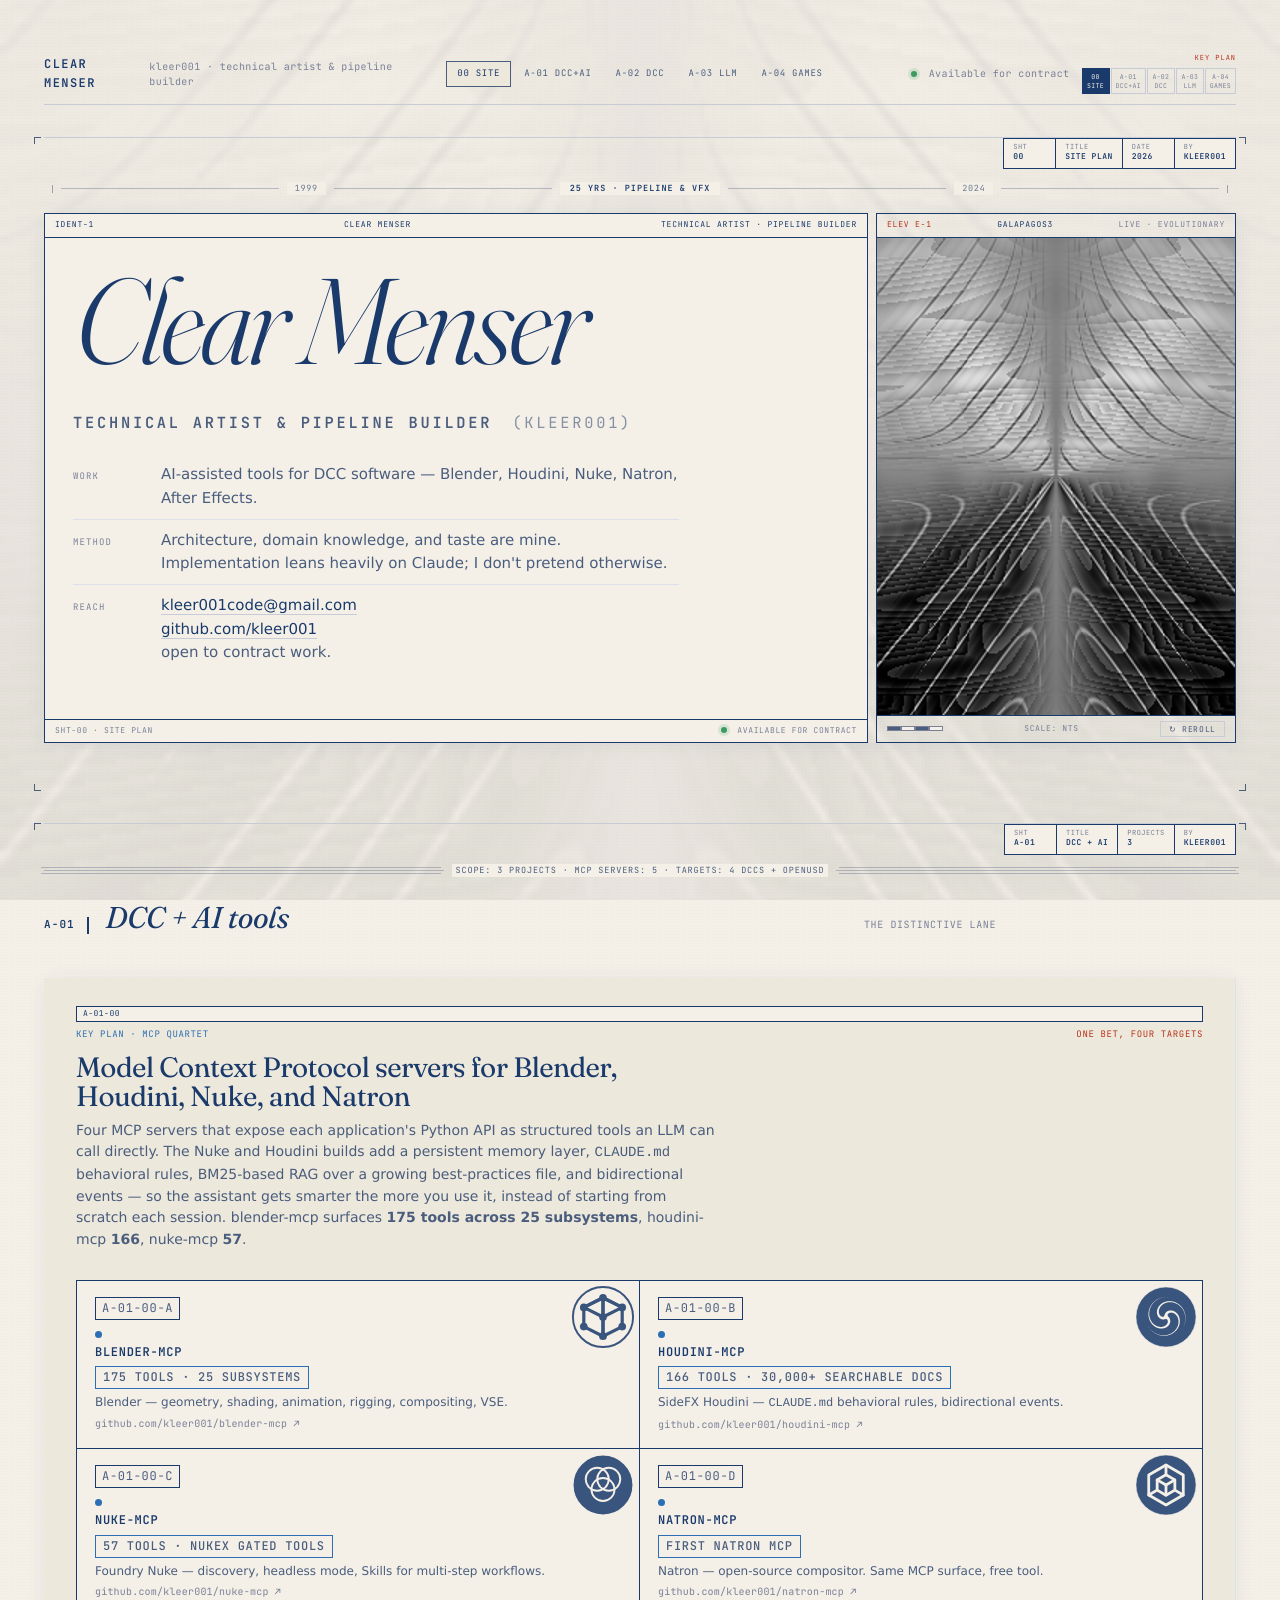
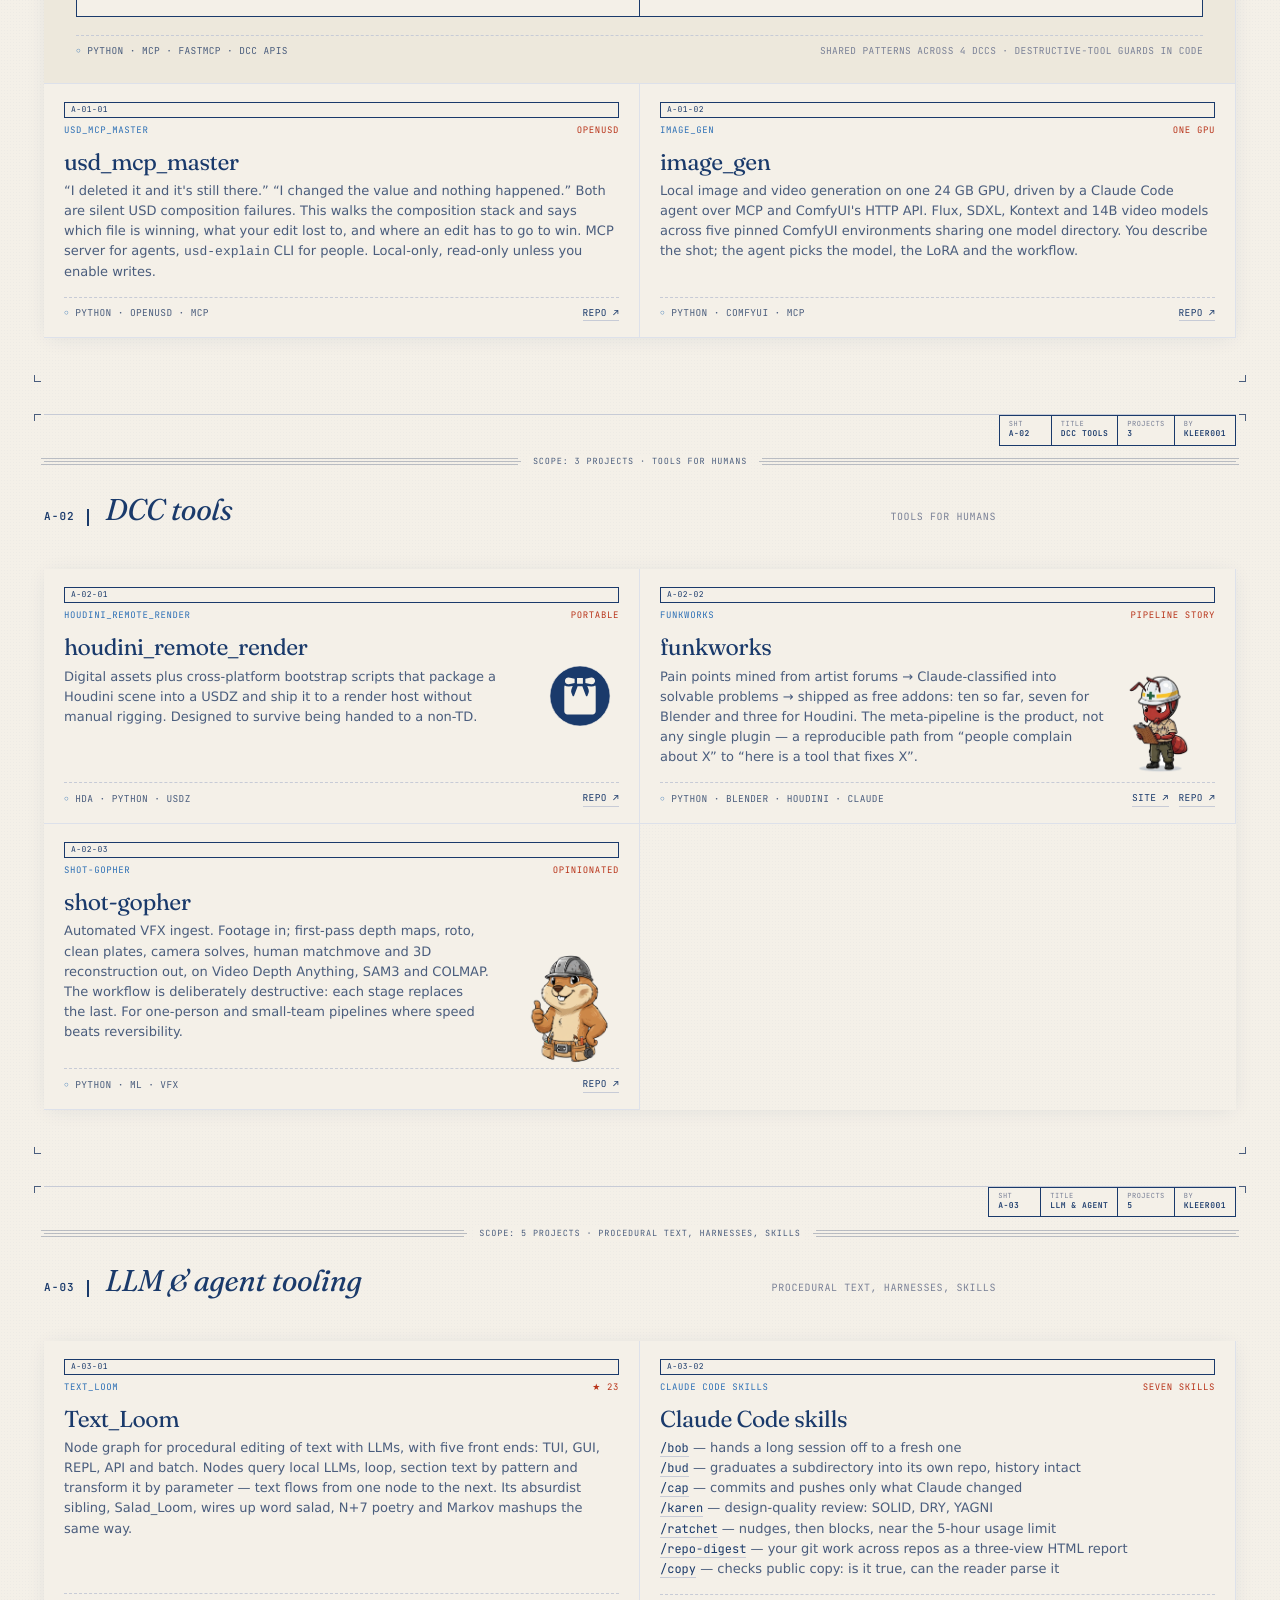
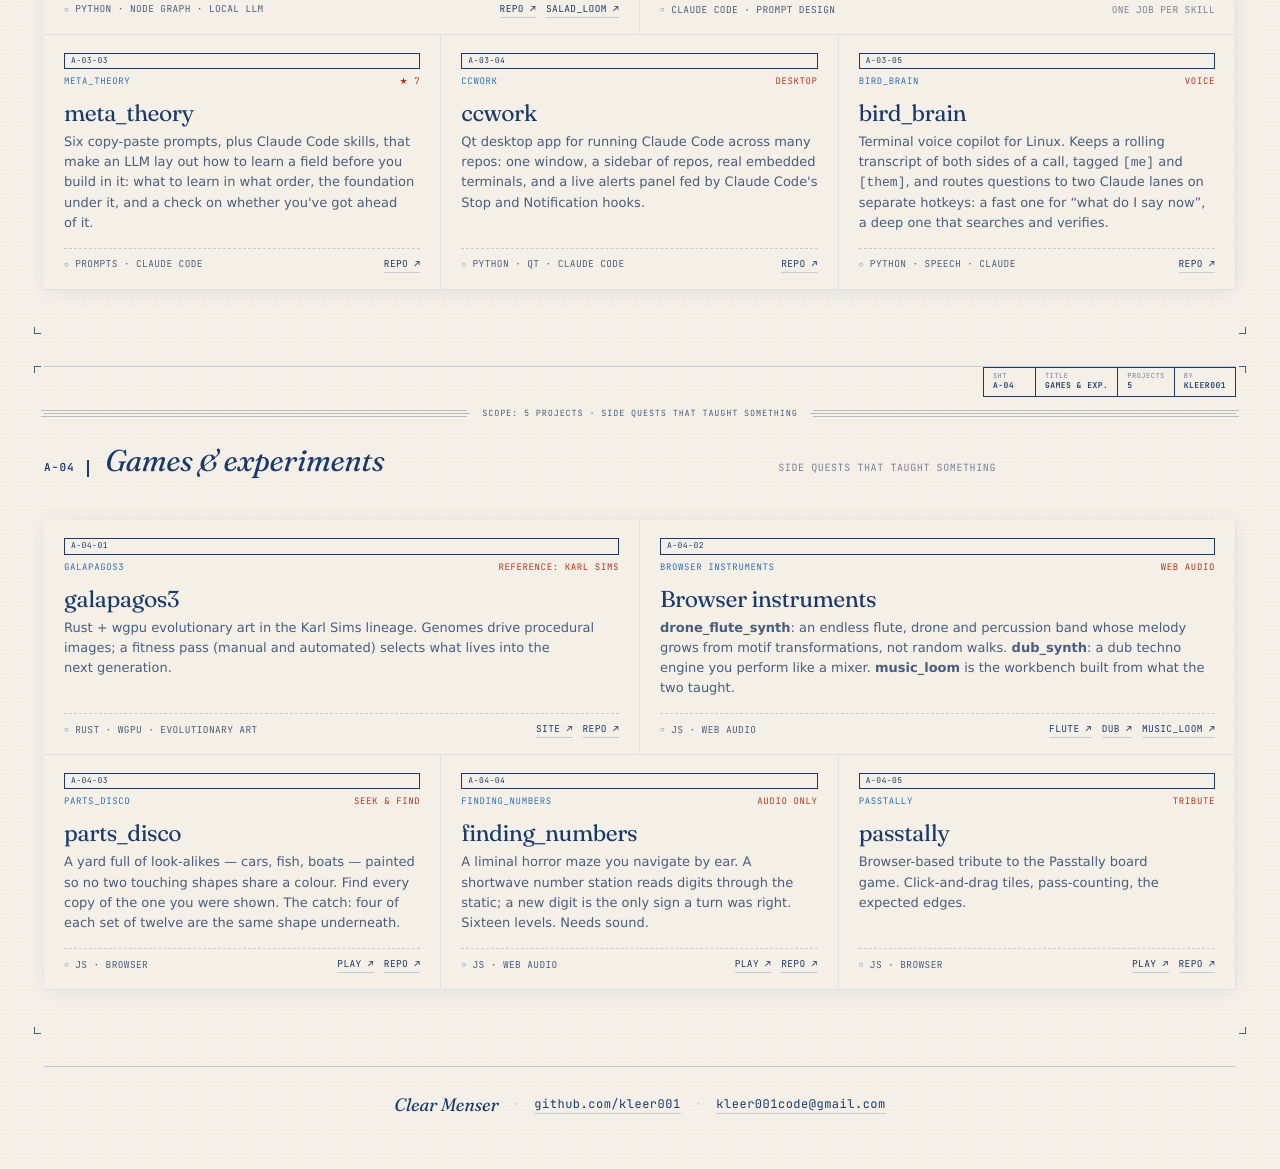
==== commit 0c1f0182: "feat: keep only finished work on the games sheet interlingua, treasure_trash, override and three_pm " ====
--- a/index.html
+++ b/index.html
@@ -503,12 +503,12 @@
     <div class="stb" aria-hidden="true">
       <div class="stb-cell"><span class="stb-l">SHT</span><span class="stb-v">A-04</span></div>
       <div class="stb-cell"><span class="stb-l">Title</span><span class="stb-v">Games &amp; Exp.</span></div>
-      <div class="stb-cell"><span class="stb-l">Projects</span><span class="stb-v">9</span></div>
+      <div class="stb-cell"><span class="stb-l">Projects</span><span class="stb-v">5</span></div>
       <div class="stb-cell"><span class="stb-l">By</span><span class="stb-v">kleer001</span></div>
     </div>
 
     <div class="dim-str" aria-hidden="true">
-      <span class="dim-text">Scope: 9 Projects · Side quests that taught something</span>
+      <span class="dim-text">Scope: 5 Projects · Side quests that taught something</span>
     </div>
 
     <div class="sec-head">
@@ -522,7 +522,7 @@
     <div class="repo-grid">
 
       <!-- A-04-01 -->
-      <article class="repo">
+      <article class="repo wide">
         <span class="room-tag" aria-hidden="true">A-04-01</span>
         <div class="r-top"><span class="r-id">galapagos3</span><span class="r-pin">Reference: Karl Sims</span></div>
         <h3 class="r-name">galapagos3</h3>
@@ -531,71 +531,35 @@
       </article>
 
       <!-- A-04-02 -->
-      <article class="repo">
+      <article class="repo wide">
         <span class="room-tag" aria-hidden="true">A-04-02</span>
-        <div class="r-top"><span class="r-id">interlingua</span><span class="r-pin">Interpretability</span></div>
-        <h3 class="r-name">interlingua</h3>
-        <p class="r-desc">A conlang grown from a transformer&rsquo;s insides. Each word is a concept detector in Gemma 2 2B&rsquo;s residual stream; relations between words come from the detectors&rsquo; geometry and how they co-fire on real multilingual text.</p>
-        <div class="r-foot"><span class="r-lang">Python · Gemma 2 · conlang</span><span class="r-stats"><a href="https://kleer001.github.io/interlingua/" target="_blank" rel="noopener">site ↗</a><a href="https://github.com/kleer001/interlingua" target="_blank" rel="noopener">repo ↗</a></span></div>
-      </article>
-
-      <!-- A-04-03 -->
-      <article class="repo">
-        <span class="room-tag" aria-hidden="true">A-04-03</span>
         <div class="r-top"><span class="r-id">Browser instruments</span><span class="r-pin">Web Audio</span></div>
         <h3 class="r-name">Browser instruments</h3>
         <p class="r-desc"><b>drone_flute_synth</b>: an endless flute, drone and percussion band whose melody grows from motif transformations, not random walks. <b>dub_synth</b>: a dub techno engine you perform like a mixer. <b>music_loom</b> is the workbench built from what the two taught.</p>
         <div class="r-foot"><span class="r-lang">JS · Web Audio</span><span class="r-stats"><a href="https://kleer001.github.io/drone_flute_synth/" target="_blank" rel="noopener">flute ↗</a><a href="https://kleer001.github.io/dub_synth/" target="_blank" rel="noopener">dub ↗</a><a href="https://github.com/kleer001/music_loom" target="_blank" rel="noopener">music_loom ↗</a></span></div>
       </article>
 
-      <!-- A-04-04 -->
+      <!-- A-04-03 -->
       <article class="repo">
-        <span class="room-tag" aria-hidden="true">A-04-04</span>
+        <span class="room-tag" aria-hidden="true">A-04-03</span>
         <div class="r-top"><span class="r-id">parts_disco</span><span class="r-pin">Seek &amp; find</span></div>
         <h3 class="r-name">parts_disco</h3>
         <p class="r-desc">A yard full of look-alikes — cars, fish, boats — painted so no two touching shapes share a colour. Find every copy of the one you were shown. The catch: four of each set of twelve are the same shape underneath.</p>
         <div class="r-foot"><span class="r-lang">JS · browser</span><span class="r-stats"><a href="https://kleer001.github.io/parts_disco/" target="_blank" rel="noopener">play ↗</a><a href="https://github.com/kleer001/parts_disco" target="_blank" rel="noopener">repo ↗</a></span></div>
       </article>
 
-      <!-- A-04-05 -->
+      <!-- A-04-04 -->
       <article class="repo">
-        <span class="room-tag" aria-hidden="true">A-04-05</span>
-        <div class="r-top"><span class="r-id">treasure_trash</span><span class="r-pin">Puzzle</span></div>
-        <h3 class="r-name">treasure_trash</h3>
-        <p class="r-desc">Sokoban-family block-pusher. A raccoon tears open garbage bags and the trash sprays out in a permanent fan; pick the strike order so it never blocks the exit. Thirty-one rooms, undo, no timer.</p>
-        <div class="r-foot"><span class="r-lang">JS · browser</span><span class="r-stats"><a href="https://kleer001.github.io/treasure_trash/" target="_blank" rel="noopener">play ↗</a><a href="https://github.com/kleer001/treasure_trash" target="_blank" rel="noopener">repo ↗</a></span></div>
-      </article>
-
-      <!-- A-04-06 -->
-      <article class="repo">
-        <span class="room-tag" aria-hidden="true">A-04-06</span>
-        <div class="r-top"><span class="r-id">override</span><span class="r-pin">Idle deckbuilder</span></div>
-        <h3 class="r-name">override</h3>
-        <p class="r-desc">A 1983 teenage hacker builds 3-card programs from real computing-history instructions — LISP recursion, the Morris Worm, Thompson&rsquo;s backdoor — then watches an L-system grow across a cellular-automaton board to breach defended sectors.</p>
-        <div class="r-foot"><span class="r-lang">JS · browser</span><span class="r-stats"><a href="https://kleer001.github.io/override/" target="_blank" rel="noopener">play ↗</a><a href="https://github.com/kleer001/override" target="_blank" rel="noopener">repo ↗</a></span></div>
-      </article>
-
-      <!-- A-04-07 -->
-      <article class="repo">
-        <span class="room-tag" aria-hidden="true">A-04-07</span>
-        <div class="r-top"><span class="r-id">three_pm</span><span class="r-pin">Roguelite</span></div>
-        <h3 class="r-name">three_pm</h3>
-        <p class="r-desc">Nine 16-year-olds escape Merriton High and march south through a post-apocalyptic cartoon hellscape toward home. A fresh map every day, and the world caves in behind you.</p>
-        <div class="r-foot"><span class="r-lang">JS · browser</span><span class="r-stats"><a href="https://kleer001.github.io/three_pm/" target="_blank" rel="noopener">play ↗</a><a href="https://github.com/kleer001/three_pm" target="_blank" rel="noopener">repo ↗</a></span></div>
-      </article>
-
-      <!-- A-04-08 -->
-      <article class="repo">
-        <span class="room-tag" aria-hidden="true">A-04-08</span>
+        <span class="room-tag" aria-hidden="true">A-04-04</span>
         <div class="r-top"><span class="r-id">finding_numbers</span><span class="r-pin">Audio only</span></div>
         <h3 class="r-name">finding_numbers</h3>
         <p class="r-desc">A liminal horror maze you navigate by ear. A shortwave number station reads digits through the static; a new digit is the only sign a turn was right. Sixteen levels. Needs sound.</p>
         <div class="r-foot"><span class="r-lang">JS · Web Audio</span><span class="r-stats"><a href="https://kleer001.github.io/finding_numbers/" target="_blank" rel="noopener">play ↗</a><a href="https://github.com/kleer001/finding_numbers" target="_blank" rel="noopener">repo ↗</a></span></div>
       </article>
 
-      <!-- A-04-09 -->
+      <!-- A-04-05 -->
       <article class="repo">
-        <span class="room-tag" aria-hidden="true">A-04-09</span>
+        <span class="room-tag" aria-hidden="true">A-04-05</span>
         <div class="r-top"><span class="r-id">passtally</span><span class="r-pin">Tribute</span></div>
         <h3 class="r-name">passtally</h3>
         <p class="r-desc">Browser-based tribute to the Passtally board game. Click-and-drag tiles, pass-counting, the expected edges.</p>
